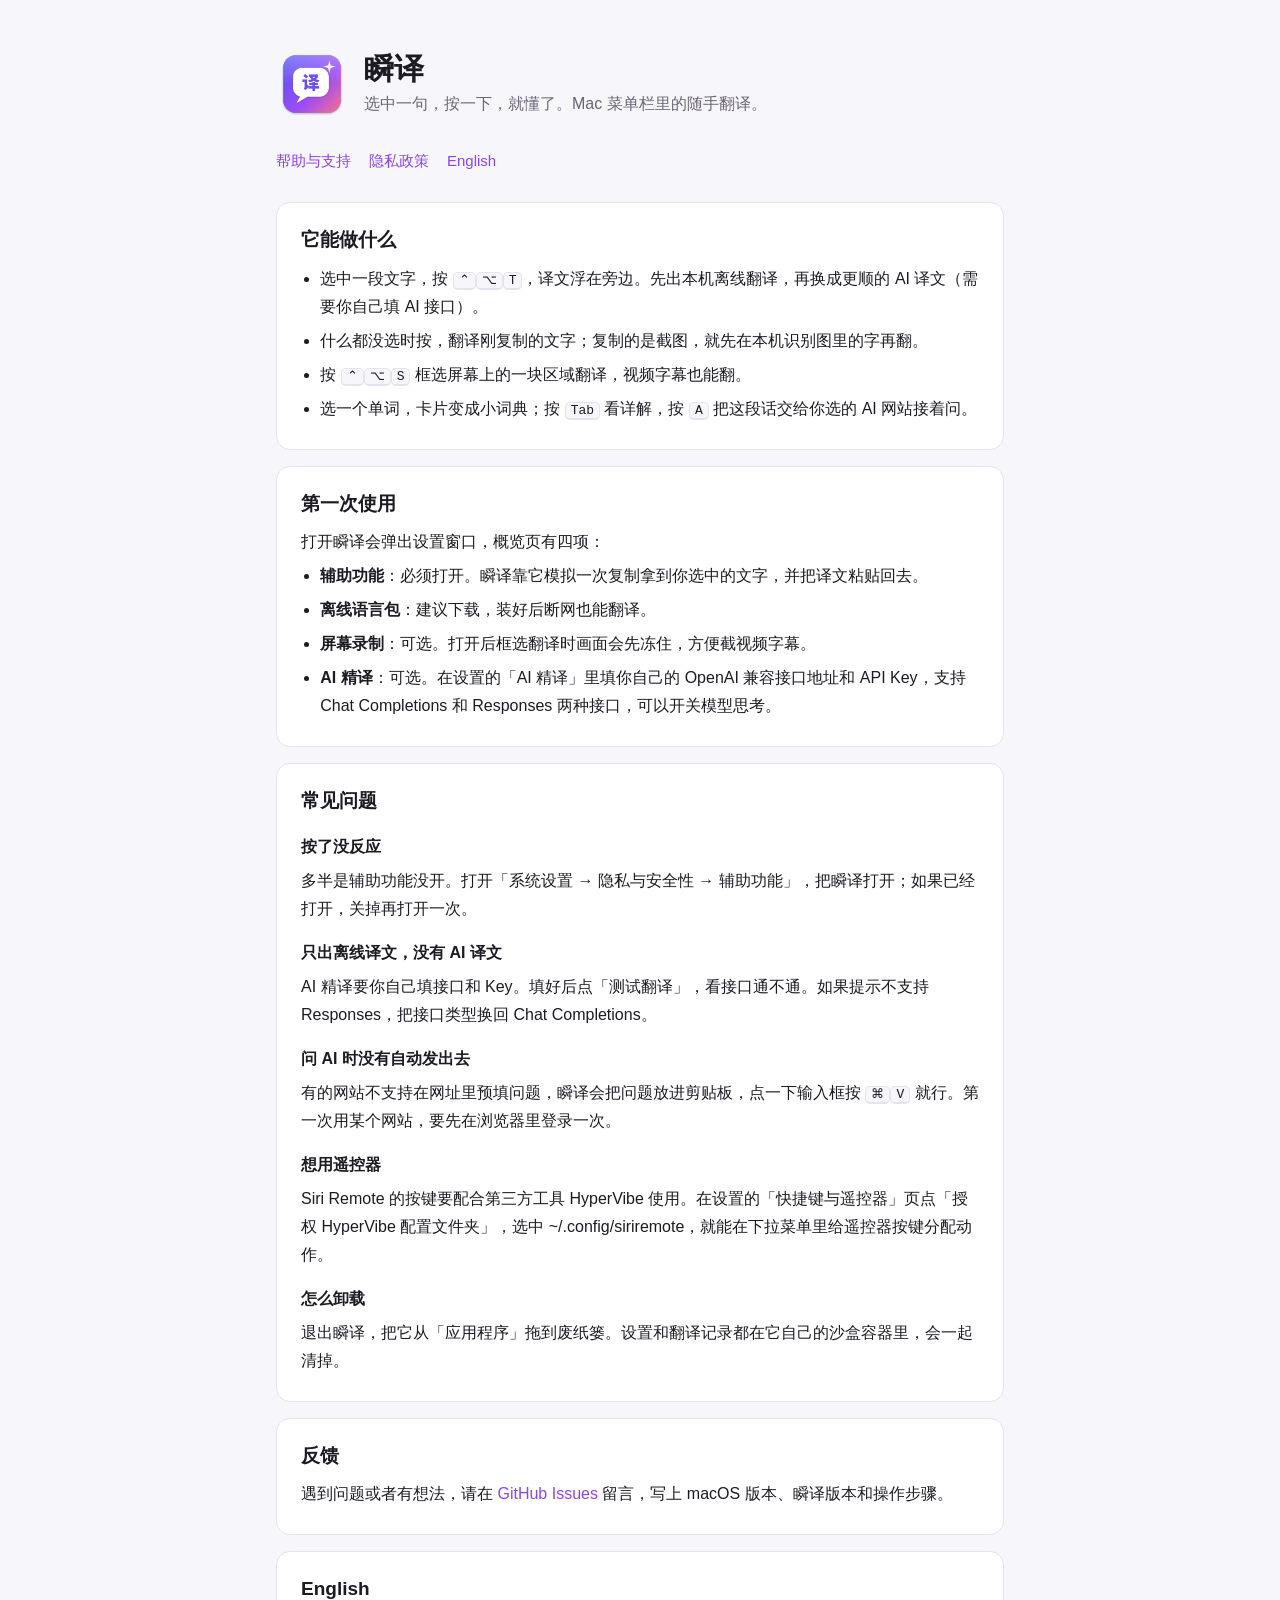
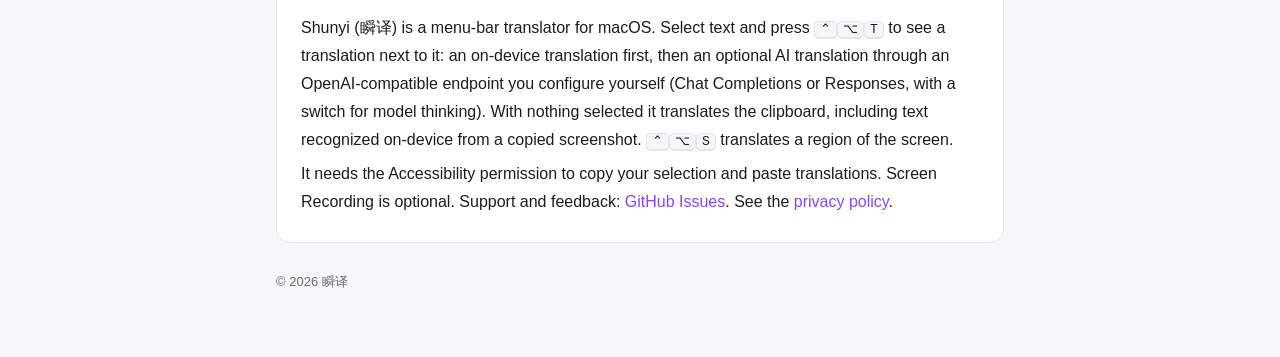
==== index.html @ 45ad6c39 "瞬译帮助页和隐私政策" ====
<!doctype html>
<html lang="zh-Hans">
<head>
<meta charset="utf-8">
<meta name="viewport" content="width=device-width, initial-scale=1">
<title>瞬译 · 帮助与支持</title>
<link rel="icon" href="icon.png">
<link rel="stylesheet" href="style.css">
</head>
<body>
<main>
  <header>
    <img src="icon.png" alt="瞬译图标">
    <div>
      <h1>瞬译</h1>
      <p>选中一句，按一下，就懂了。Mac 菜单栏里的随手翻译。</p>
    </div>
  </header>
  <nav><a href="./">帮助与支持</a><a href="privacy.html">隐私政策</a><a href="#en">English</a></nav>

  <section>
    <h2>它能做什么</h2>
    <ul>
      <li>选中一段文字，按 <kbd>⌃</kbd><kbd>⌥</kbd><kbd>T</kbd>，译文浮在旁边。先出本机离线翻译，再换成更顺的 AI 译文（需要你自己填 AI 接口）。</li>
      <li>什么都没选时按，翻译刚复制的文字；复制的是截图，就先在本机识别图里的字再翻。</li>
      <li>按 <kbd>⌃</kbd><kbd>⌥</kbd><kbd>S</kbd> 框选屏幕上的一块区域翻译，视频字幕也能翻。</li>
      <li>选一个单词，卡片变成小词典；按 <kbd>Tab</kbd> 看详解，按 <kbd>A</kbd> 把这段话交给你选的 AI 网站接着问。</li>
    </ul>
  </section>

  <section>
    <h2>第一次使用</h2>
    <p>打开瞬译会弹出设置窗口，概览页有四项：</p>
    <ul>
      <li><b>辅助功能</b>：必须打开。瞬译靠它模拟一次复制拿到你选中的文字，并把译文粘贴回去。</li>
      <li><b>离线语言包</b>：建议下载，装好后断网也能翻译。</li>
      <li><b>屏幕录制</b>：可选。打开后框选翻译时画面会先冻住，方便截视频字幕。</li>
      <li><b>AI 精译</b>：可选。在设置的「AI 精译」里填你自己的 OpenAI 兼容接口地址和 API Key，支持 Chat Completions 和 Responses 两种接口，可以开关模型思考。</li>
    </ul>
  </section>

  <section>
    <h2>常见问题</h2>
    <h3>按了没反应</h3>
    <p>多半是辅助功能没开。打开「系统设置 → 隐私与安全性 → 辅助功能」，把瞬译打开；如果已经打开，关掉再打开一次。</p>
    <h3>只出离线译文，没有 AI 译文</h3>
    <p>AI 精译要你自己填接口和 Key。填好后点「测试翻译」，看接口通不通。如果提示不支持 Responses，把接口类型换回 Chat Completions。</p>
    <h3>问 AI 时没有自动发出去</h3>
    <p>有的网站不支持在网址里预填问题，瞬译会把问题放进剪贴板，点一下输入框按 <kbd>⌘</kbd><kbd>V</kbd> 就行。第一次用某个网站，要先在浏览器里登录一次。</p>
    <h3>想用遥控器</h3>
    <p>Siri Remote 的按键要配合第三方工具 HyperVibe 使用。在设置的「快捷键与遥控器」页点「授权 HyperVibe 配置文件夹」，选中 ~/.config/siriremote，就能在下拉菜单里给遥控器按键分配动作。</p>
    <h3>怎么卸载</h3>
    <p>退出瞬译，把它从「应用程序」拖到废纸篓。设置和翻译记录都在它自己的沙盒容器里，会一起清掉。</p>
  </section>

  <section>
    <h2>反馈</h2>
    <p>遇到问题或者有想法，请在 <a href="https://github.com/ViffyGwaanl/shunyi/issues">GitHub Issues</a> 留言，写上 macOS 版本、瞬译版本和操作步骤。</p>
  </section>

  <section id="en">
    <h2>English</h2>
    <p>Shunyi (瞬译) is a menu-bar translator for macOS. Select text and press <kbd>⌃</kbd><kbd>⌥</kbd><kbd>T</kbd> to see a translation next to it: an on-device translation first, then an optional AI translation through an OpenAI-compatible endpoint you configure yourself (Chat Completions or Responses, with a switch for model thinking). With nothing selected it translates the clipboard, including text recognized on-device from a copied screenshot. <kbd>⌃</kbd><kbd>⌥</kbd><kbd>S</kbd> translates a region of the screen.</p>
    <p>It needs the Accessibility permission to copy your selection and paste translations. Screen Recording is optional. Support and feedback: <a href="https://github.com/ViffyGwaanl/shunyi/issues">GitHub Issues</a>. See the <a href="privacy.html">privacy policy</a>.</p>
  </section>

  <footer>© 2026 瞬译</footer>
</main>
</body>
</html>
---- style.css ----
:root { --bg: #f7f6fb; --card: #ffffff; --text: #1d1b22; --muted: #6b6676; --line: #e6e3ee; --accent: #8a45f0; }
@media (prefers-color-scheme: dark) {
  :root { --bg: #141218; --card: #1e1b24; --text: #ecebf1; --muted: #a29dad; --line: #2e2a36; --accent: #b98cff; }
}
* { box-sizing: border-box; }
body { margin: 0; background: var(--bg); color: var(--text); font: 16px/1.75 -apple-system, "PingFang SC", "Hiragino Sans GB", "Helvetica Neue", sans-serif; }
main { max-width: 760px; margin: 0 auto; padding: 48px 16px 64px; }
header { display: flex; align-items: center; gap: 16px; margin-bottom: 28px; }
header img { width: 72px; height: 72px; border-radius: 16px; }
h1 { font-size: 30px; line-height: 1.25; margin: 0; }
header p { margin: 2px 0 0; color: var(--muted); }
nav { display: flex; gap: 18px; margin: 0 0 28px; font-size: 15px; }
a { color: var(--accent); text-decoration: none; }
a:hover { text-decoration: underline; }
section { background: var(--card); border: 1px solid var(--line); border-radius: 14px; padding: 20px 24px; margin: 0 0 16px; }
h2 { font-size: 19px; margin: 0 0 8px; }
h3 { font-size: 16px; margin: 16px 0 4px; }
p, li { margin: 6px 0; }
ul { padding-left: 1.2em; margin: 6px 0; }
kbd { font: 13px ui-monospace, SFMono-Regular, Menlo, monospace; border: 1px solid var(--line); border-bottom-width: 2px; border-radius: 5px; padding: 0 5px; background: var(--bg); }
.muted { color: var(--muted); font-size: 14px; }
footer { color: var(--muted); font-size: 13px; margin-top: 28px; }
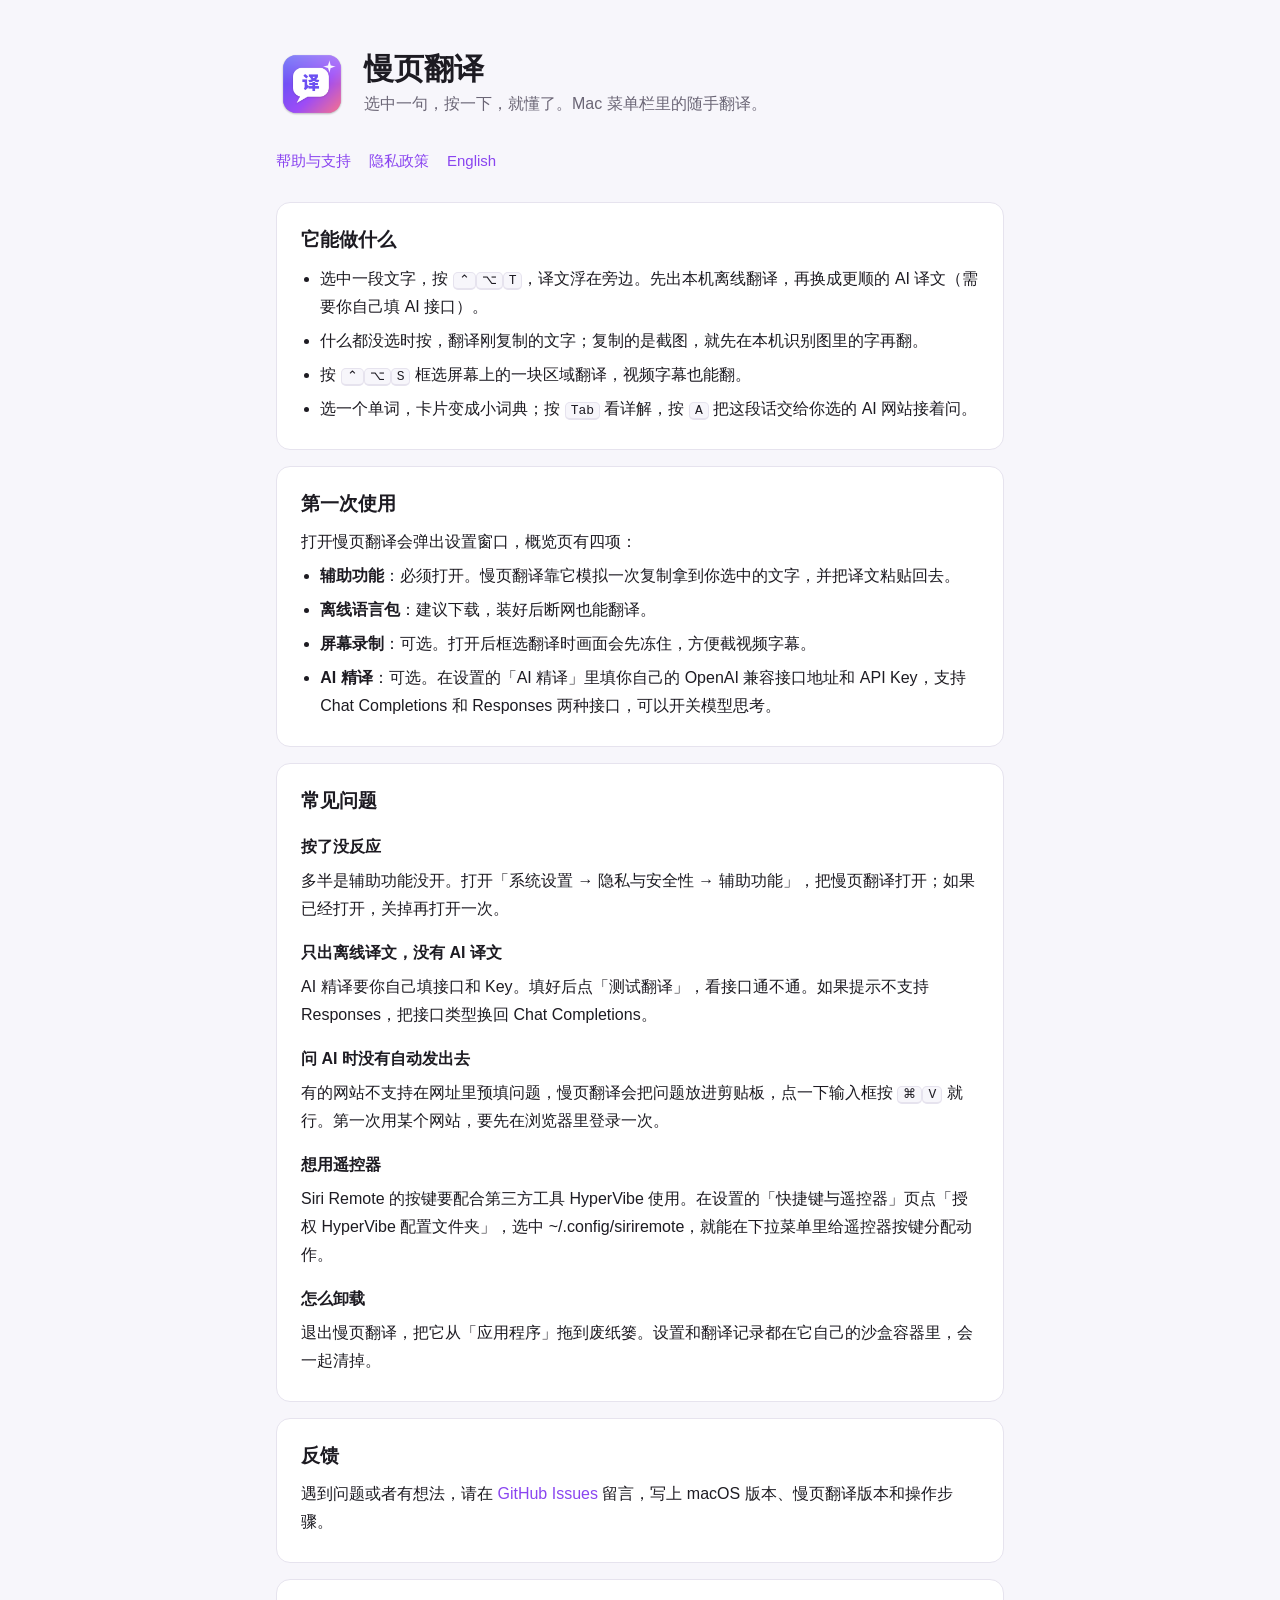
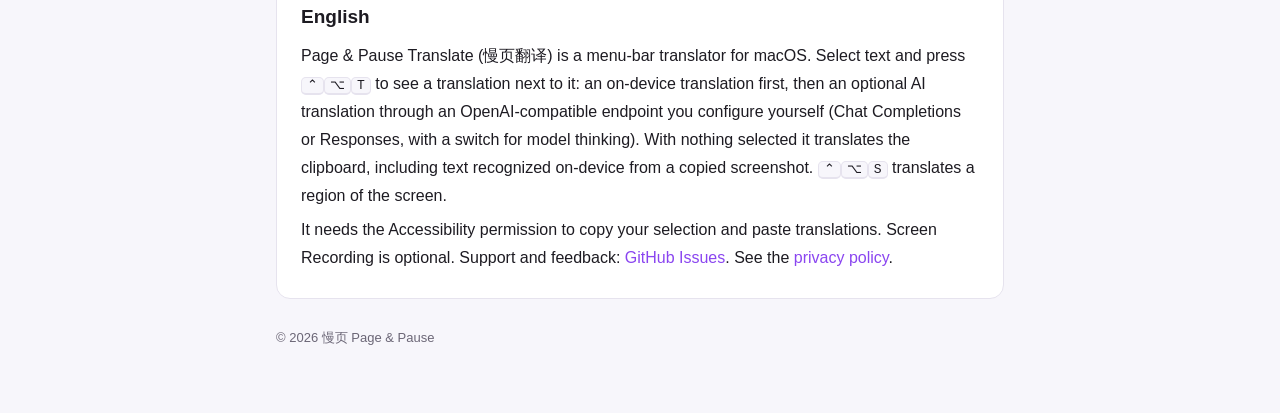
==== commit f460f370: "改名为慢页翻译" ====
--- a/index.html
+++ b/index.html
@@ -3,16 +3,16 @@
 <head>
 <meta charset="utf-8">
 <meta name="viewport" content="width=device-width, initial-scale=1">
-<title>瞬译 · 帮助与支持</title>
+<title>慢页翻译 · 帮助与支持</title>
 <link rel="icon" href="icon.png">
 <link rel="stylesheet" href="style.css">
 </head>
 <body>
 <main>
   <header>
-    <img src="icon.png" alt="瞬译图标">
+    <img src="icon.png" alt="慢页翻译图标">
     <div>
-      <h1>瞬译</h1>
+      <h1>慢页翻译</h1>
       <p>选中一句，按一下，就懂了。Mac 菜单栏里的随手翻译。</p>
     </div>
   </header>
@@ -30,9 +30,9 @@
 
   <section>
     <h2>第一次使用</h2>
-    <p>打开瞬译会弹出设置窗口，概览页有四项：</p>
+    <p>打开慢页翻译会弹出设置窗口，概览页有四项：</p>
     <ul>
-      <li><b>辅助功能</b>：必须打开。瞬译靠它模拟一次复制拿到你选中的文字，并把译文粘贴回去。</li>
+      <li><b>辅助功能</b>：必须打开。慢页翻译靠它模拟一次复制拿到你选中的文字，并把译文粘贴回去。</li>
       <li><b>离线语言包</b>：建议下载，装好后断网也能翻译。</li>
       <li><b>屏幕录制</b>：可选。打开后框选翻译时画面会先冻住，方便截视频字幕。</li>
       <li><b>AI 精译</b>：可选。在设置的「AI 精译」里填你自己的 OpenAI 兼容接口地址和 API Key，支持 Chat Completions 和 Responses 两种接口，可以开关模型思考。</li>
@@ -42,29 +42,29 @@
   <section>
     <h2>常见问题</h2>
     <h3>按了没反应</h3>
-    <p>多半是辅助功能没开。打开「系统设置 → 隐私与安全性 → 辅助功能」，把瞬译打开；如果已经打开，关掉再打开一次。</p>
+    <p>多半是辅助功能没开。打开「系统设置 → 隐私与安全性 → 辅助功能」，把慢页翻译打开；如果已经打开，关掉再打开一次。</p>
     <h3>只出离线译文，没有 AI 译文</h3>
     <p>AI 精译要你自己填接口和 Key。填好后点「测试翻译」，看接口通不通。如果提示不支持 Responses，把接口类型换回 Chat Completions。</p>
     <h3>问 AI 时没有自动发出去</h3>
-    <p>有的网站不支持在网址里预填问题，瞬译会把问题放进剪贴板，点一下输入框按 <kbd>⌘</kbd><kbd>V</kbd> 就行。第一次用某个网站，要先在浏览器里登录一次。</p>
+    <p>有的网站不支持在网址里预填问题，慢页翻译会把问题放进剪贴板，点一下输入框按 <kbd>⌘</kbd><kbd>V</kbd> 就行。第一次用某个网站，要先在浏览器里登录一次。</p>
     <h3>想用遥控器</h3>
     <p>Siri Remote 的按键要配合第三方工具 HyperVibe 使用。在设置的「快捷键与遥控器」页点「授权 HyperVibe 配置文件夹」，选中 ~/.config/siriremote，就能在下拉菜单里给遥控器按键分配动作。</p>
     <h3>怎么卸载</h3>
-    <p>退出瞬译，把它从「应用程序」拖到废纸篓。设置和翻译记录都在它自己的沙盒容器里，会一起清掉。</p>
+    <p>退出慢页翻译，把它从「应用程序」拖到废纸篓。设置和翻译记录都在它自己的沙盒容器里，会一起清掉。</p>
   </section>
 
   <section>
     <h2>反馈</h2>
-    <p>遇到问题或者有想法，请在 <a href="https://github.com/ViffyGwaanl/shunyi/issues">GitHub Issues</a> 留言，写上 macOS 版本、瞬译版本和操作步骤。</p>
+    <p>遇到问题或者有想法，请在 <a href="https://github.com/ViffyGwaanl/shunyi/issues">GitHub Issues</a> 留言，写上 macOS 版本、慢页翻译版本和操作步骤。</p>
   </section>
 
   <section id="en">
     <h2>English</h2>
-    <p>Shunyi (瞬译) is a menu-bar translator for macOS. Select text and press <kbd>⌃</kbd><kbd>⌥</kbd><kbd>T</kbd> to see a translation next to it: an on-device translation first, then an optional AI translation through an OpenAI-compatible endpoint you configure yourself (Chat Completions or Responses, with a switch for model thinking). With nothing selected it translates the clipboard, including text recognized on-device from a copied screenshot. <kbd>⌃</kbd><kbd>⌥</kbd><kbd>S</kbd> translates a region of the screen.</p>
+    <p>Page &amp; Pause Translate (慢页翻译) is a menu-bar translator for macOS. Select text and press <kbd>⌃</kbd><kbd>⌥</kbd><kbd>T</kbd> to see a translation next to it: an on-device translation first, then an optional AI translation through an OpenAI-compatible endpoint you configure yourself (Chat Completions or Responses, with a switch for model thinking). With nothing selected it translates the clipboard, including text recognized on-device from a copied screenshot. <kbd>⌃</kbd><kbd>⌥</kbd><kbd>S</kbd> translates a region of the screen.</p>
     <p>It needs the Accessibility permission to copy your selection and paste translations. Screen Recording is optional. Support and feedback: <a href="https://github.com/ViffyGwaanl/shunyi/issues">GitHub Issues</a>. See the <a href="privacy.html">privacy policy</a>.</p>
   </section>
 
-  <footer>© 2026 瞬译</footer>
+  <footer>© 2026 慢页 Page &amp; Pause</footer>
 </main>
 </body>
 </html>
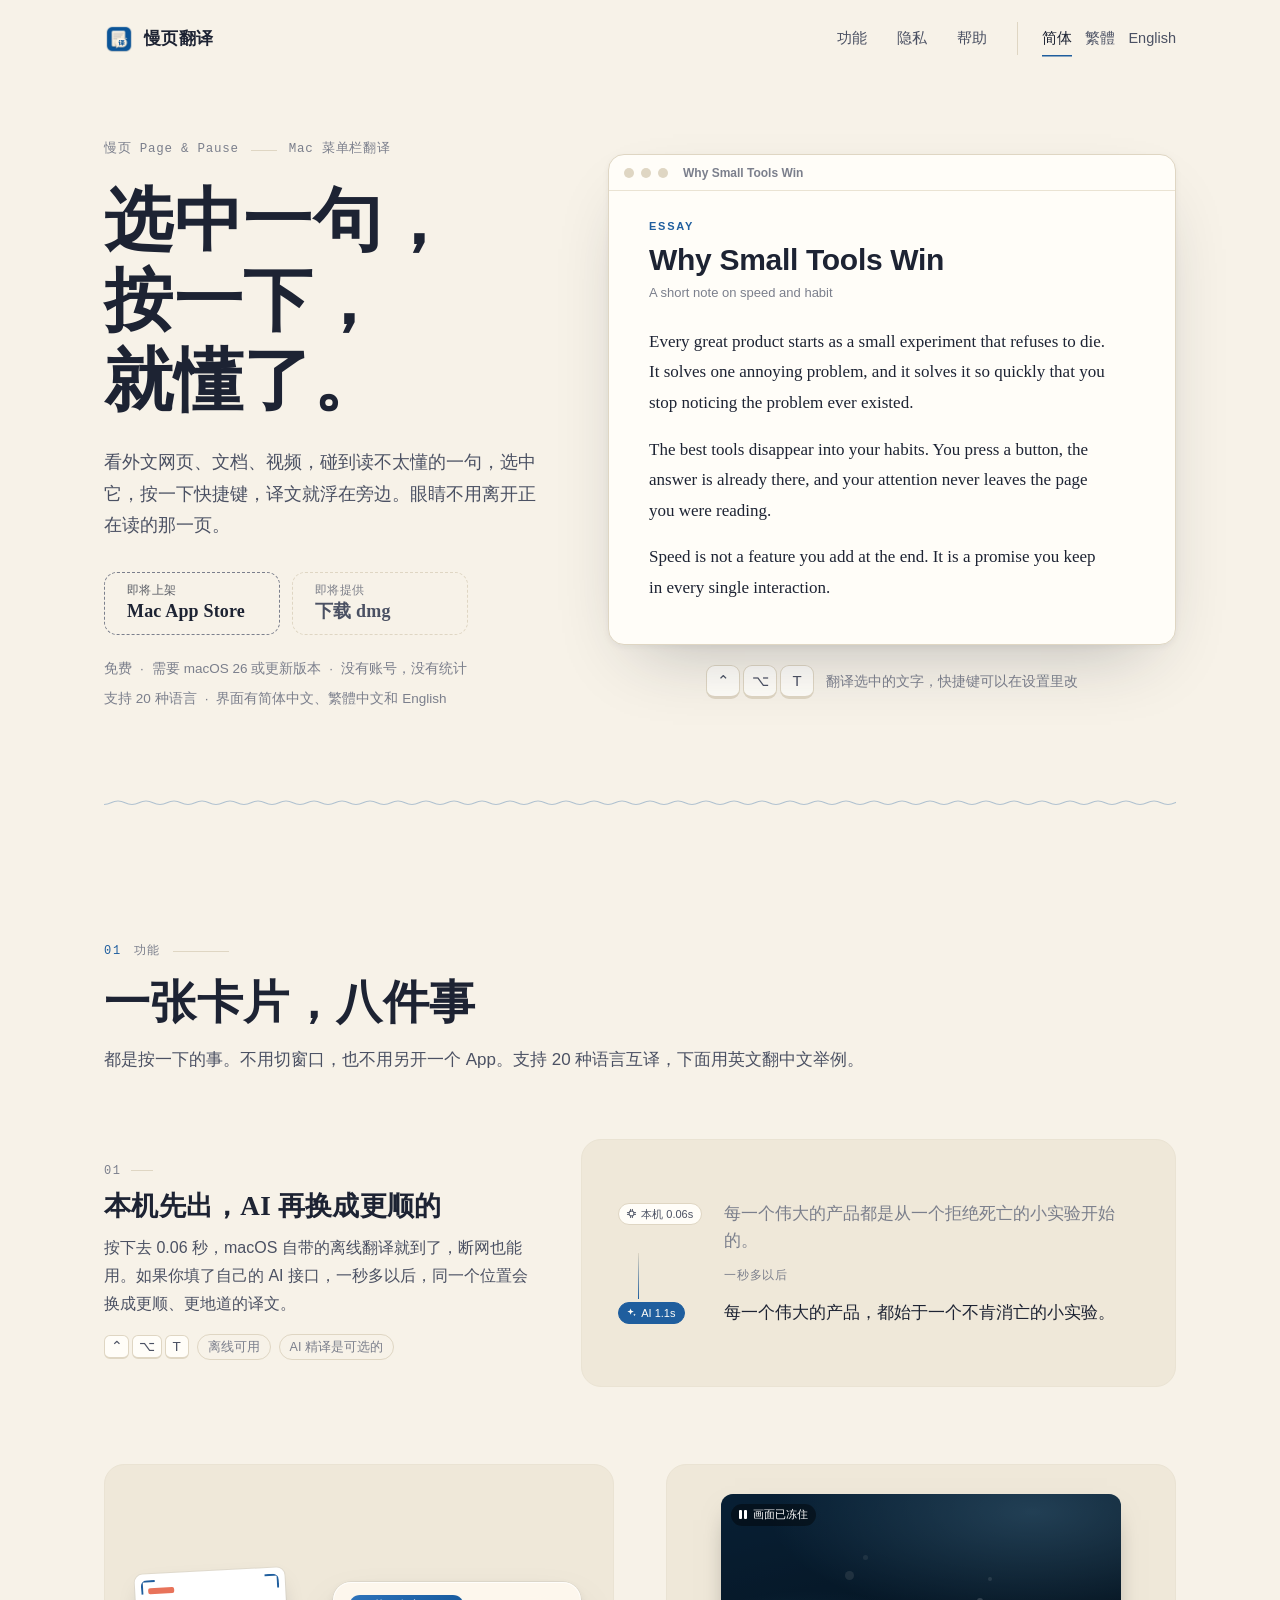
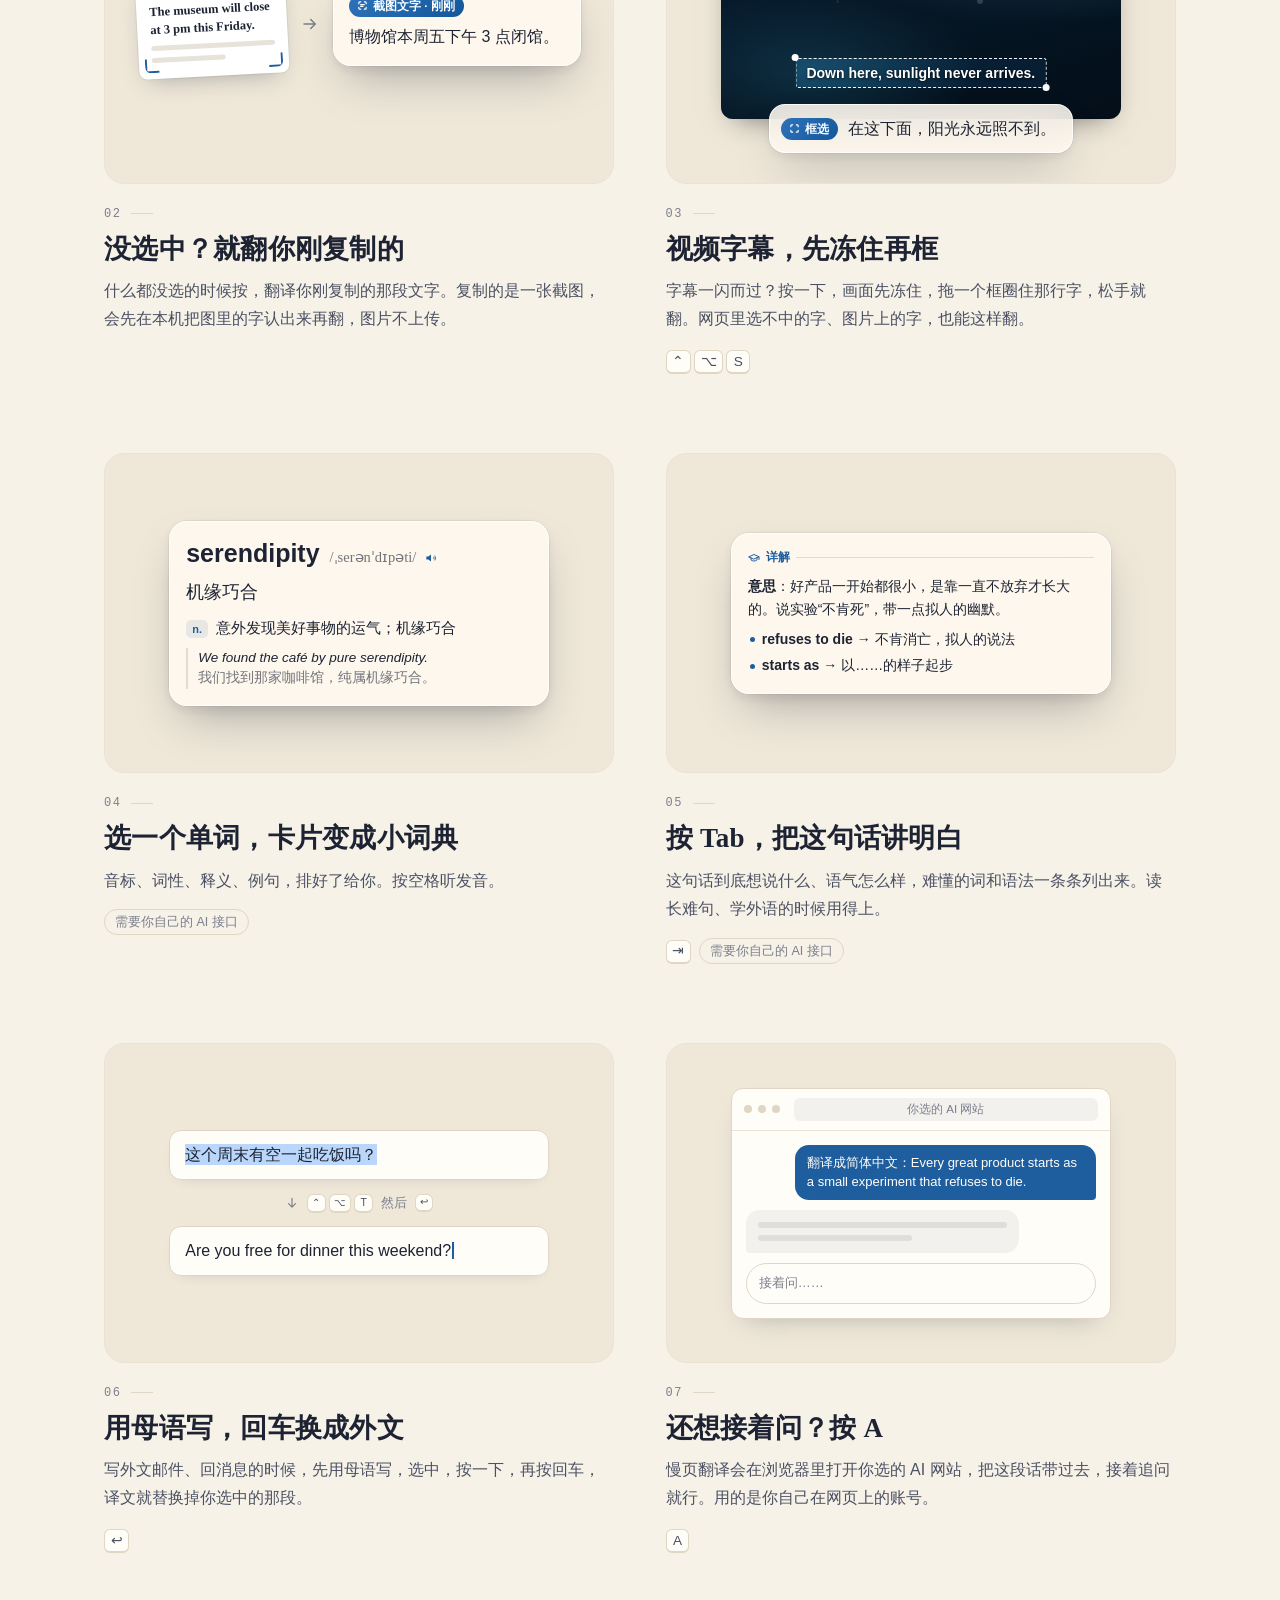
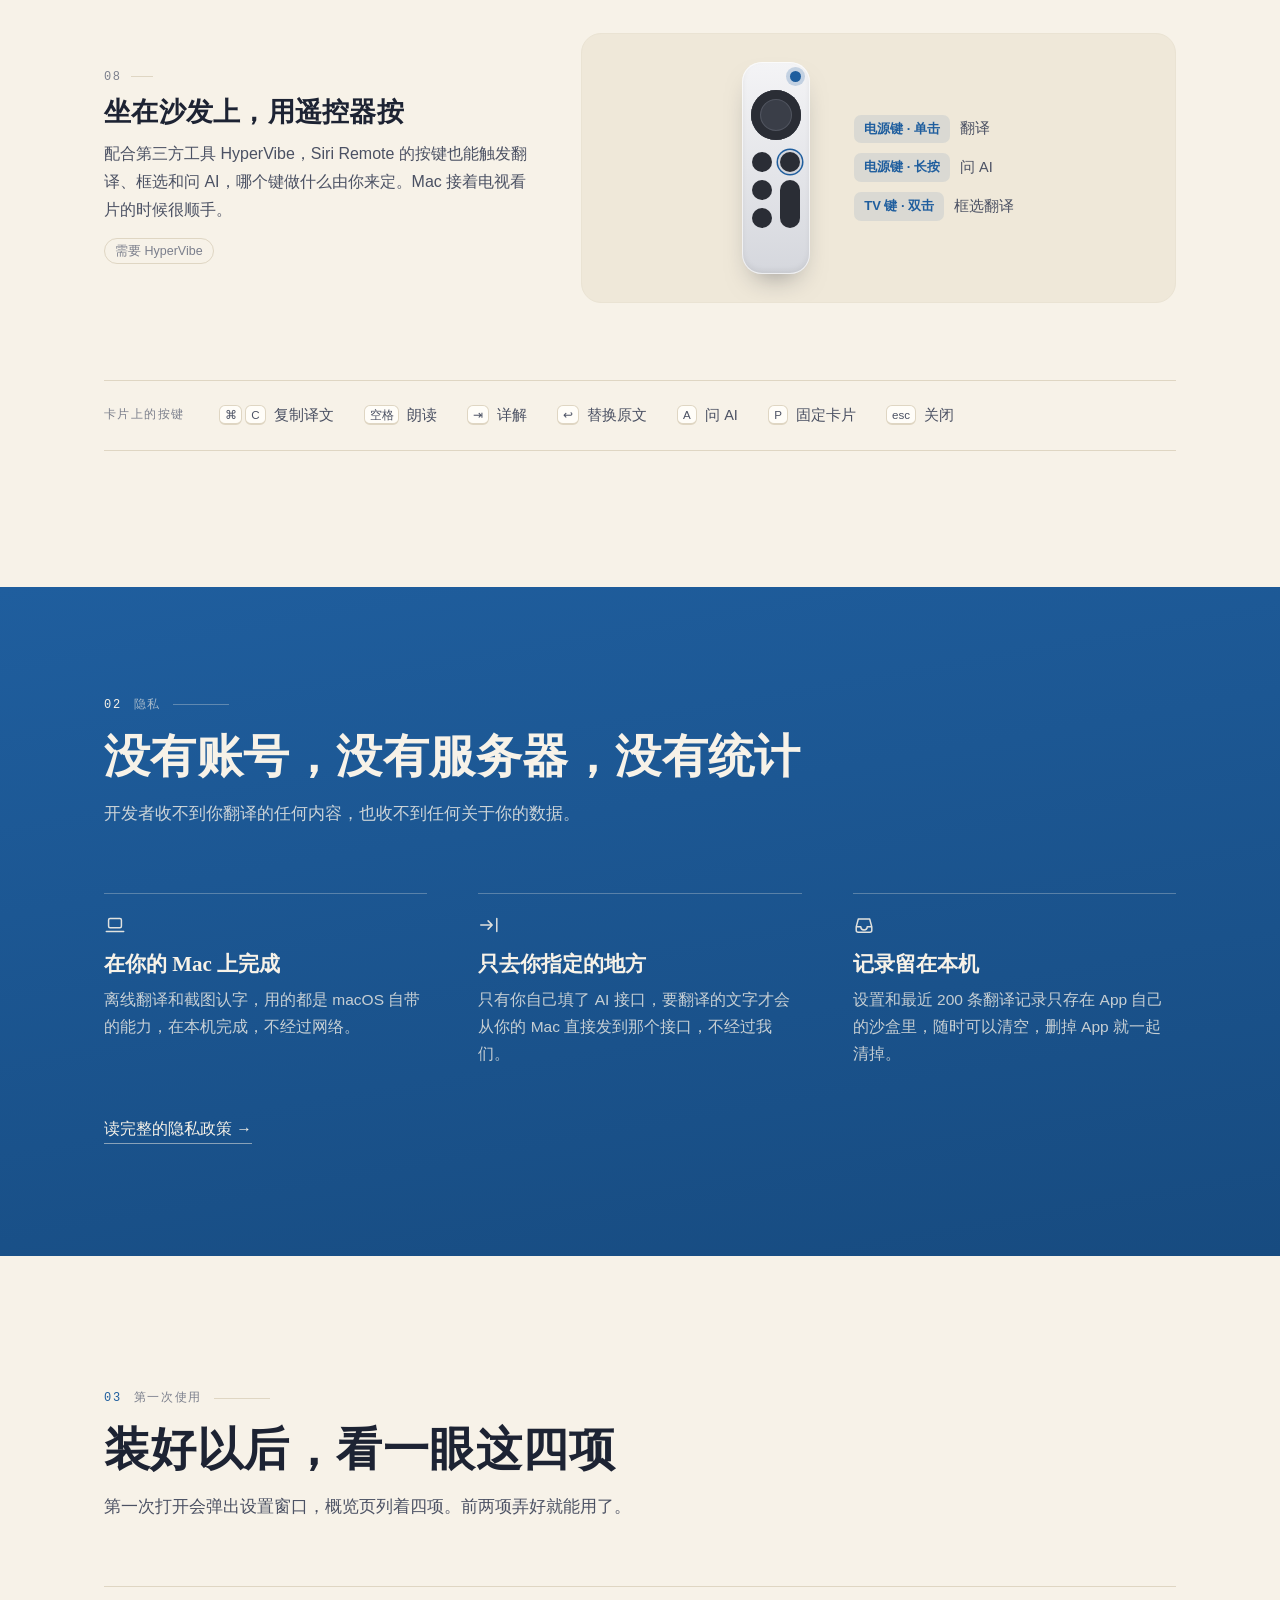
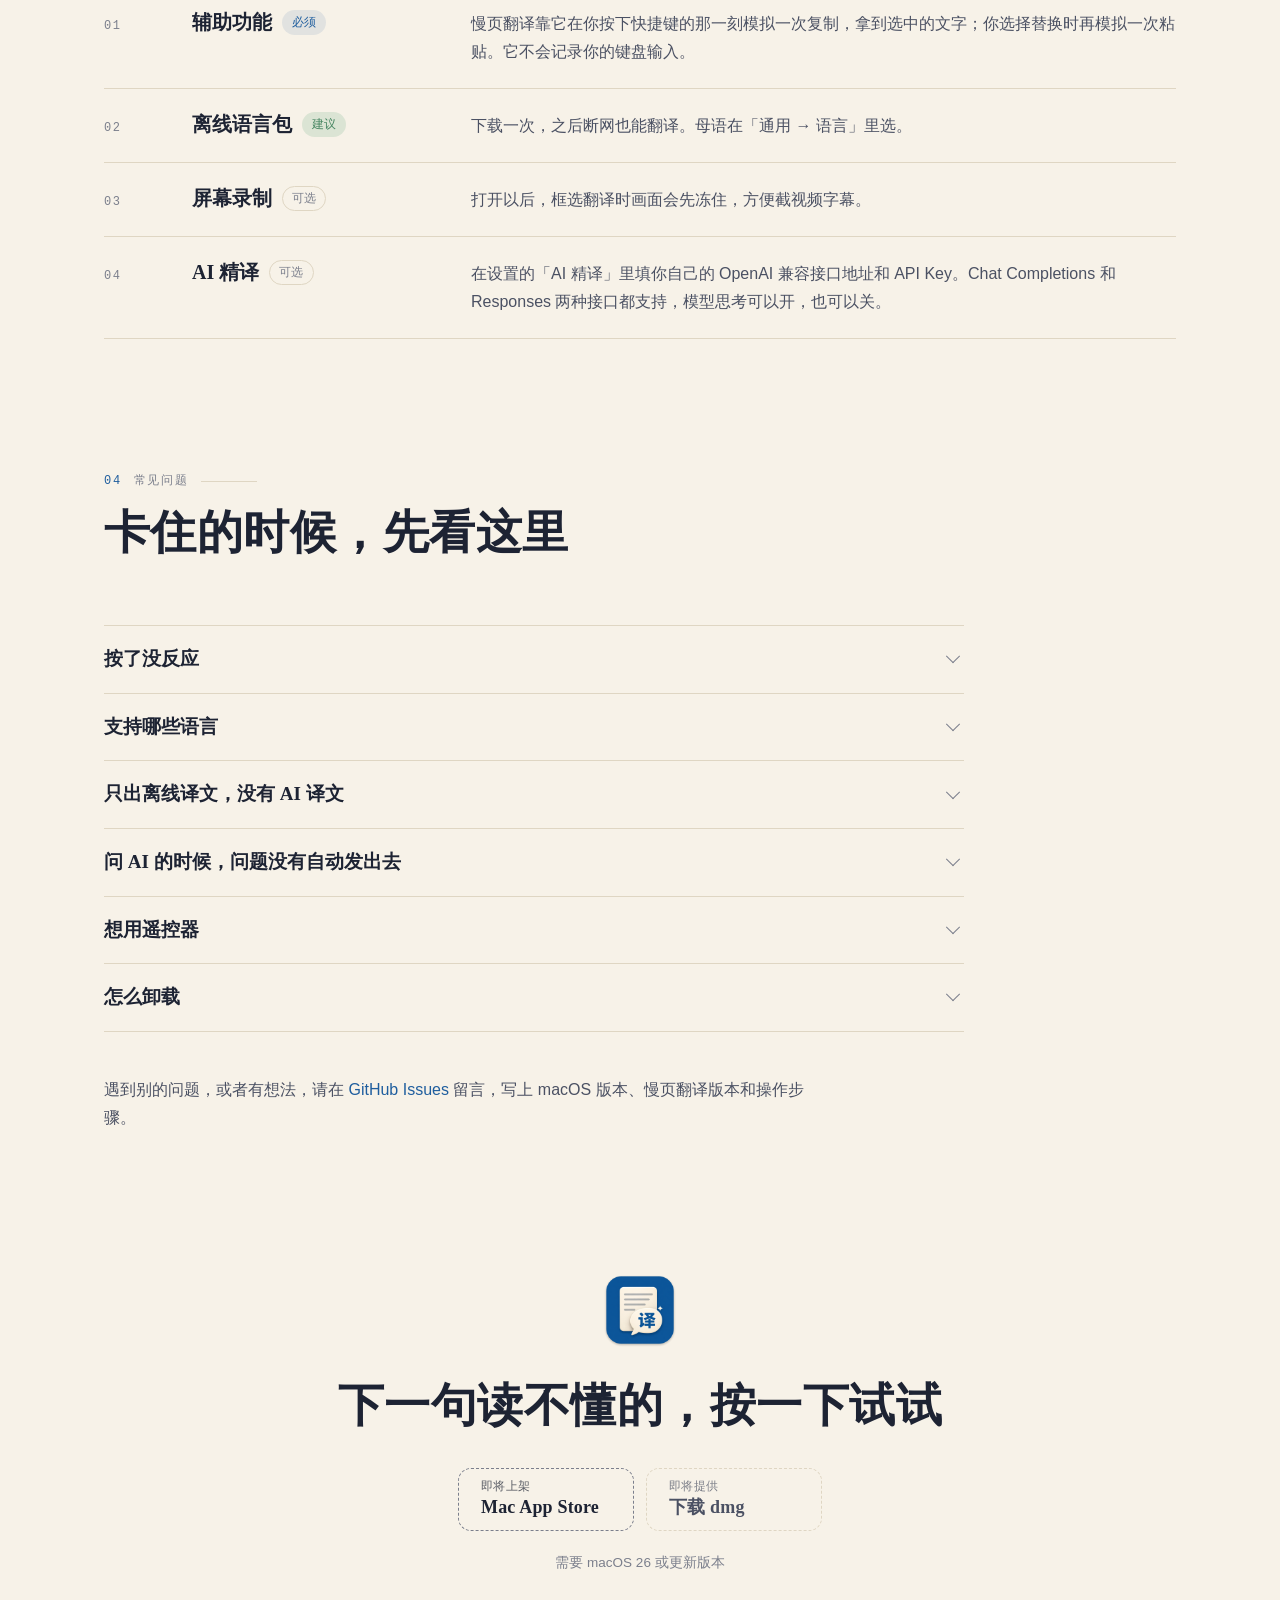
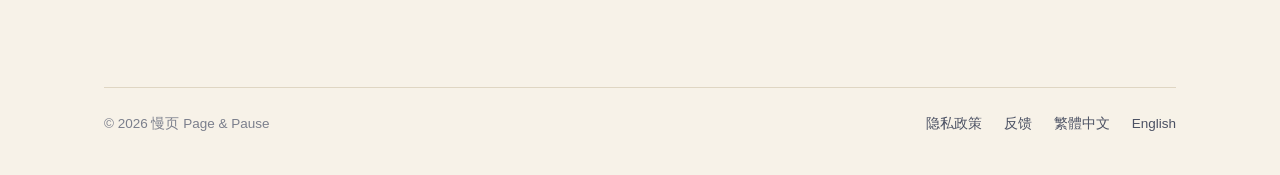
==== commit 5888b5eb: "改成落地页：简体、繁體、English 三个版本，首屏卡片演示，八个功能，隐私，常见问题" ====
--- a/index.html
+++ b/index.html
@@ -3,68 +3,388 @@
 <head>
 <meta charset="utf-8">
 <meta name="viewport" content="width=device-width, initial-scale=1">
-<title>慢页翻译 · 帮助与支持</title>
+<title>慢页翻译 · 选中一句，按一下，就懂了</title>
+<meta name="description" content="慢页翻译是 Mac 菜单栏里的随手翻译。看外文时选中一句，按一下快捷键，译文就浮在旁边：本机离线翻译先到，接上你自己的 AI 接口，一秒多以后换成更地道的版本。支持 20 种语言，没有账号，没有统计。">
+<meta property="og:type" content="website">
+<meta property="og:site_name" content="慢页 Page &amp; Pause">
+<meta property="og:title" content="慢页翻译 · 选中一句，按一下，就懂了">
+<meta property="og:description" content="Mac 菜单栏里的随手翻译。译文浮在你正在读的那句话旁边，本机先出，AI 再润一遍。">
+<meta property="og:image" content="https://viffygwaanl.github.io/shunyi/og.png">
+<meta name="twitter:card" content="summary_large_image">
+<meta name="theme-color" content="#F7F2E8" media="(prefers-color-scheme: light)">
+<meta name="theme-color" content="#14161B" media="(prefers-color-scheme: dark)">
 <link rel="icon" href="icon.png">
+<link rel="alternate" hreflang="zh-Hans" href="./">
+<link rel="alternate" hreflang="zh-Hant" href="zh-hant.html">
+<link rel="alternate" hreflang="en" href="en.html">
+<link rel="alternate" hreflang="x-default" href="./">
 <link rel="stylesheet" href="style.css">
+<script>document.documentElement.classList.add('js')</script>
+<script src="site.js" defer></script>
+<noscript><style>.demo .demo-card{opacity:1;transform:none}.demo .sel{background-size:100% 100%}.demo .b-local,.demo .t-local{opacity:0}.demo .b-ai,.demo .t-ai{opacity:1}.js .reveal{opacity:1;transform:none}</style></noscript>
 </head>
 <body>
-<main>
-  <header>
-    <img src="icon.png" alt="慢页翻译图标">
-    <div>
-      <h1>慢页翻译</h1>
-      <p>选中一句，按一下，就懂了。Mac 菜单栏里的随手翻译。</p>
+<a class="skip" href="#main">跳到正文</a>
+
+<svg class="sprite" aria-hidden="true" focusable="false">
+  <symbol id="i-cursor" viewBox="0 0 24 24"><path d="M8 4c2.2 0 4 1 4 3v10c0 2-1.8 3-4 3M16 4c-2.2 0-4 1-4 3M12 17c0 2 1.8 3 4 3M9.5 12h5"/></symbol>
+  <symbol id="i-arrow" viewBox="0 0 24 24"><path d="M4 12h15M13 6l6 6-6 6"/></symbol>
+  <symbol id="i-cpu" viewBox="0 0 24 24"><rect x="7" y="7" width="10" height="10" rx="2"/><path d="M10 3v4M14 3v4M10 17v4M14 17v4M3 10h4M3 14h4M17 10h4M17 14h4"/></symbol>
+  <symbol id="i-sparkles" viewBox="0 0 24 24"><path d="M10 3l1.9 5.1L17 10l-5.1 1.9L10 17l-1.9-5.1L3 10l5.1-1.9zM18.5 14l.9 2.1 2.1.9-2.1.9-.9 2.1-.9-2.1-2.1-.9 2.1-.9z"/></symbol>
+  <symbol id="i-pin" viewBox="0 0 24 24"><path d="M9 4h6l-1 6 3 3.5H7l3-3.5zM12 13.5V20"/></symbol>
+  <symbol id="i-copy" viewBox="0 0 24 24"><rect x="8.5" y="8" width="11" height="13" rx="2.2"/><path d="M5 16V5.2A2.2 2.2 0 0 1 7.2 3H15"/></symbol>
+  <symbol id="i-speaker" viewBox="0 0 24 24"><path d="M4 9.5v5h3.4L12 18V6L7.4 9.5zM15.5 9.3a3.8 3.8 0 0 1 0 5.4M18.2 6.8a7.4 7.4 0 0 1 0 10.4"/></symbol>
+  <symbol id="i-cap" viewBox="0 0 24 24"><path d="M2 9.5L12 5l10 4.5-10 4.5zM6 11.6v4.2c1.6 1.5 3.6 2.2 6 2.2s4.4-.7 6-2.2v-4.2M22 9.5V15"/></symbol>
+  <symbol id="i-chat" viewBox="0 0 24 24"><path d="M4.2 4.5h9.6A2.2 2.2 0 0 1 16 6.7v4.6a2.2 2.2 0 0 1-2.2 2.2H9l-3.4 2.9v-2.9H4.2A2.2 2.2 0 0 1 2 11.3V6.7a2.2 2.2 0 0 1 2.2-2.2zM18.6 9.5h1.2a2.2 2.2 0 0 1 2.2 2.2V16a2.2 2.2 0 0 1-2.2 2.2h-.6v2.6L16 18.2h-3.2"/></symbol>
+  <symbol id="i-viewfinder" viewBox="0 0 24 24"><path d="M4 8V6a2 2 0 0 1 2-2h2M16 4h2a2 2 0 0 1 2 2v2M20 16v2a2 2 0 0 1-2 2h-2M8 20H6a2 2 0 0 1-2-2v-2M8 10h8M8 14h5"/></symbol>
+  <symbol id="i-region" viewBox="0 0 24 24"><path d="M4 8V6a2 2 0 0 1 2-2h2M16 4h2a2 2 0 0 1 2 2v2M20 16v2a2 2 0 0 1-2 2h-2M8 20H6a2 2 0 0 1-2-2v-2"/></symbol>
+  <symbol id="i-laptop" viewBox="0 0 24 24"><rect x="5" y="5" width="14" height="10" rx="1.6"/><path d="M2.5 19h19"/></symbol>
+  <symbol id="i-route" viewBox="0 0 24 24"><path d="M3 12h12M11 7.5l4.5 4.5-4.5 4.5M20.5 5v14"/></symbol>
+  <symbol id="i-tray" viewBox="0 0 24 24"><path d="M3.5 14l2.3-8.5h12.4l2.3 8.5M3.5 14v3.8A2.2 2.2 0 0 0 5.7 20h12.6a2.2 2.2 0 0 0 2.2-2.2V14M3.5 14h5a3.5 3.5 0 0 0 7 0h5"/></symbol>
+</svg>
+
+<header class="top wrap">
+  <a class="brand" href="./" aria-label="慢页翻译 首页"><img src="icon.png" alt="" width="30" height="30"><span>慢页翻译</span></a>
+  <nav aria-label="页面导航">
+    <a class="opt" href="#features">功能</a>
+    <a class="opt" href="#privacy">隐私</a>
+    <a href="#help">帮助</a>
+    <span class="langs">
+      <a href="./" aria-current="page">简体</a>
+      <a href="zh-hant.html" lang="zh-Hant" hreflang="zh-Hant">繁體</a>
+      <a href="en.html" lang="en" hreflang="en">English</a>
+    </span>
+  </nav>
+</header>
+
+<main id="main">
+
+<!-- 首屏 -->
+<section class="hero wrap">
+  <div class="hero-text">
+    <p class="eyebrow"><span>慢页 Page &amp; Pause</span><i></i><span>Mac 菜单栏翻译</span></p>
+    <h1><span class="beat">选中一句，</span><span class="beat">按一下，</span><span class="beat">就懂了。</span></h1>
+    <p class="lede">看外文网页、文档、视频，碰到读不太懂的一句，选中它，按一下快捷键，译文就浮在旁边。眼睛不用离开正在读的那一页。</p>
+    <div class="cta">
+      <a class="btn primary" data-link="appStore" aria-disabled="true"><small data-live="免费下载">即将上架</small> <b>Mac App Store</b></a>
+      <a class="btn" data-link="dmg" aria-disabled="true"><small data-live="直接下载 · 已公证">即将提供</small> <b>下载 dmg</b></a>
     </div>
+    <p class="meta"><span>免费</span><span>需要 macOS 26 或更新版本</span><span>没有账号，没有统计</span></p>
+    <p class="meta note"><span>支持 20 种语言</span><span>界面有简体中文、<span lang="zh-Hant">繁體中文</span>和 English</span></p>
+  </div>
+
+  <figure class="demo" id="demo" aria-label="演示：在一篇英文文章里选中一句话，按下 Control、Option 和 T，译文卡片出现在这句话下面；本机翻译先到，约一秒后换成 AI 译文。">
+    <div class="stage" aria-hidden="true">
+      <div class="sheet">
+        <div class="sheet-bar"><i></i><i></i><i></i><span>Why Small Tools Win</span></div>
+        <div class="sheet-body" lang="en">
+          <p class="kicker">ESSAY</p>
+          <p class="title">Why Small Tools Win</p>
+          <p class="sub">A short note on speed and habit</p>
+          <p class="t"><span class="sel" id="sel">Every great product starts as a small experiment that refuses to die.</span> It solves one annoying problem, and it solves it so quickly that you stop noticing the problem ever existed.</p>
+          <p class="t">The best tools disappear into your habits. You press a button, the answer is already there, and your attention never leaves the page you were reading.</p>
+          <p class="t">Speed is not a feature you add at the end. It is a promise you keep in every single interaction.</p>
+        </div>
+      </div>
+
+      <div class="card demo-card" id="card">
+        <div class="card-head">
+          <span class="chip"><svg class="ic"><use href="#i-cursor"/></svg>选中</span>
+          <span class="pair">英语<svg class="ic"><use href="#i-arrow"/></svg>中文</span>
+          <span class="grow"></span>
+          <span class="badge">
+            <span class="b-local"><svg class="ic"><use href="#i-cpu"/></svg>本机 0.06s<em>· AI 精修中</em><i class="spin"></i></span>
+            <span class="b-ai"><svg class="ic solid"><use href="#i-sparkles"/></svg>AI 1.1s</span>
+          </span>
+          <svg class="ic pin"><use href="#i-pin"/></svg>
+        </div>
+        <div class="card-body">
+          <p class="src" lang="en">Every great product starts as a small experiment that refuses to die.</p>
+          <div class="out">
+            <p class="t-local">每一个伟大的产品都是从一个拒绝死亡的小实验开始的。</p>
+            <p class="t-ai">每一个伟大的产品，都始于一个不肯消亡的小实验。</p>
+          </div>
+        </div>
+        <div class="card-foot">
+          <span class="pill"><svg class="ic"><use href="#i-copy"/></svg>复制<span class="k">⌘C</span></span>
+          <span class="pill"><svg class="ic"><use href="#i-speaker"/></svg>朗读<span class="k">空格</span></span>
+          <span class="pill"><svg class="ic"><use href="#i-cap"/></svg>详解<span class="k">⇥</span></span>
+          <span class="pill"><svg class="ic"><use href="#i-chat"/></svg>问 AI<span class="k">A</span></span>
+          <span class="esc">esc</span>
+        </div>
+      </div>
+    </div>
+    <figcaption class="keys"><span><kbd>⌃</kbd><kbd>⌥</kbd><kbd>T</kbd></span><span>翻译选中的文字，快捷键可以在设置里改</span></figcaption>
+  </figure>
+</section>
+
+<div class="wrap"><div class="wave" aria-hidden="true"></div></div>
+
+<!-- 功能 -->
+<section class="section wrap" id="features">
+  <header class="sec-head reveal">
+    <p class="folio"><span>01</span>功能</p>
+    <h2><span class="nb">一张卡片，</span><span class="nb">八件事</span></h2>
+    <p class="lede">都是按一下的事。不用切窗口，也不用另开一个 App。支持 20 种语言互译，下面用英文翻中文举例。</p>
   </header>
-  <nav><a href="./">帮助与支持</a><a href="privacy.html">隐私政策</a><a href="#en">English</a></nav>
-
-  <section>
-    <h2>它能做什么</h2>
-    <ul>
-      <li>选中一段文字，按 <kbd>⌃</kbd><kbd>⌥</kbd><kbd>T</kbd>，译文浮在旁边。先出本机离线翻译，再换成更顺的 AI 译文（需要你自己填 AI 接口）。</li>
-      <li>什么都没选时按，翻译刚复制的文字；复制的是截图，就先在本机识别图里的字再翻。</li>
-      <li>按 <kbd>⌃</kbd><kbd>⌥</kbd><kbd>S</kbd> 框选屏幕上的一块区域翻译，视频字幕也能翻。</li>
-      <li>选一个单词，卡片变成小词典；按 <kbd>Tab</kbd> 看详解，按 <kbd>A</kbd> 把这段话交给你选的 AI 网站接着问。</li>
+
+  <div class="features">
+    <article class="feature wide reveal">
+      <div>
+        <p class="f-no">01</p>
+        <h3><span class="nb">本机先出，</span><span class="nb">AI 再换成更顺的</span></h3>
+        <p class="body">按下去 0.06 秒，macOS 自带的离线翻译就到了，断网也能用。如果你填了自己的 AI 接口，一秒多以后，同一个位置会换成更顺、更地道的译文。</p>
+        <p class="tags"><span><kbd>⌃</kbd><kbd>⌥</kbd><kbd>T</kbd></span><span class="tag">离线可用</span><span class="tag">AI 精译是可选的</span></p>
+      </div>
+      <div class="plate" aria-hidden="true">
+        <div class="two">
+          <div class="two-row"><span class="badge"><svg class="ic"><use href="#i-cpu"/></svg>本机 0.06s</span><p>每一个伟大的产品都是从一个拒绝死亡的小实验开始的。</p></div>
+          <div class="two-gap"><i></i><span>一秒多以后</span></div>
+          <div class="two-row final"><span class="badge"><svg class="ic solid"><use href="#i-sparkles"/></svg>AI 1.1s</span><p>每一个伟大的产品，都始于一个不肯消亡的小实验。</p></div>
+        </div>
+      </div>
+    </article>
+
+    <article class="feature reveal">
+      <div class="plate" aria-hidden="true">
+        <div class="clip">
+          <div class="shot" lang="en"><b>The museum will close at 3 pm this Friday.</b><i></i><i></i><span class="vf"></span></div>
+          <svg class="ic flow"><use href="#i-arrow"/></svg>
+          <div class="card mini">
+            <div class="card-head"><span class="chip"><svg class="ic"><use href="#i-viewfinder"/></svg>截图文字 · 刚刚</span></div>
+            <div class="card-body"><p class="out">博物馆本周五下午 3 点闭馆。</p></div>
+          </div>
+        </div>
+      </div>
+      <p class="f-no">02</p>
+      <h3><span class="nb">没选中？</span><span class="nb">就翻你刚复制的</span></h3>
+      <p class="body">什么都没选的时候按，翻译你刚复制的那段文字。复制的是一张截图，会先在本机把图里的字认出来再翻，图片不上传。</p>
+    </article>
+
+    <article class="feature reveal">
+      <div class="plate" aria-hidden="true">
+        <div class="region">
+          <div class="video"><span class="frozen"><i></i>画面已冻住</span><span class="subtitle" lang="en">Down here, sunlight never arrives.</span></div>
+          <div class="card line"><span class="chip"><svg class="ic"><use href="#i-region"/></svg>框选</span><span>在这下面，阳光永远照不到。</span></div>
+        </div>
+      </div>
+      <p class="f-no">03</p>
+      <h3><span class="nb">视频字幕，</span><span class="nb">先冻住再框</span></h3>
+      <p class="body">字幕一闪而过？按一下，画面先冻住，拖一个框圈住那行字，松手就翻。网页里选不中的字、图片上的字，也能这样翻。</p>
+      <p class="tags"><span><kbd>⌃</kbd><kbd>⌥</kbd><kbd>S</kbd></span></p>
+    </article>
+
+    <article class="feature reveal">
+      <div class="plate" aria-hidden="true">
+        <div class="card mini">
+          <div class="dict-head"><b lang="en">serendipity</b><span class="say"><span class="ipa">/ˌserənˈdɪpəti/</span><svg class="ic solid"><use href="#i-speaker"/></svg></span></div>
+          <div class="dict">
+            <p class="main">机缘巧合</p>
+            <p class="sense"><span class="pos">n.</span><span>意外发现美好事物的运气；机缘巧合</span></p>
+            <p class="ex"><i lang="en">We found the café by pure serendipity.</i><span>我们找到那家咖啡馆，纯属机缘巧合。</span></p>
+          </div>
+        </div>
+      </div>
+      <p class="f-no">04</p>
+      <h3><span class="nb">选一个单词，</span><span class="nb">卡片变成小词典</span></h3>
+      <p class="body">音标、词性、释义、例句，排好了给你。按空格听发音。</p>
+      <p class="tags"><span class="tag">需要你自己的 AI 接口</span></p>
+    </article>
+
+    <article class="feature reveal">
+      <div class="plate" aria-hidden="true">
+        <div class="card mini">
+          <div class="explain">
+            <p class="ex-head"><svg class="ic"><use href="#i-cap"/></svg>详解</p>
+            <p><b>意思</b>：好产品一开始都很小，是靠一直不放弃才长大的。说实验“不肯死”，带一点拟人的幽默。</p>
+            <ul>
+              <li><b lang="en">refuses to die</b> → 不肯消亡，拟人的说法</li>
+              <li><b lang="en">starts as</b> → 以……的样子起步</li>
+            </ul>
+          </div>
+        </div>
+      </div>
+      <p class="f-no">05</p>
+      <h3><span class="nb">按 Tab，</span><span class="nb">把这句话讲明白</span></h3>
+      <p class="body">这句话到底想说什么、语气怎么样，难懂的词和语法一条条列出来。读长难句、学外语的时候用得上。</p>
+      <p class="tags"><span><kbd>⇥</kbd></span><span class="tag">需要你自己的 AI 接口</span></p>
+    </article>
+
+    <article class="feature reveal">
+      <div class="plate" aria-hidden="true">
+        <div class="replace">
+          <div class="field"><span class="hl">这个周末有空一起吃饭吗？</span></div>
+          <p class="do"><svg class="ic"><use href="#i-arrow"/></svg><span><kbd>⌃</kbd><kbd>⌥</kbd><kbd>T</kbd></span><span>然后</span><kbd>↩</kbd></p>
+          <div class="field" lang="en">Are you free for dinner this weekend?<i class="caret"></i></div>
+        </div>
+      </div>
+      <p class="f-no">06</p>
+      <h3><span class="nb">用母语写，</span><span class="nb">回车换成外文</span></h3>
+      <p class="body">写外文邮件、回消息的时候，先用母语写，选中，按一下，再按回车，译文就替换掉你选中的那段。</p>
+      <p class="tags"><span><kbd>↩</kbd></span></p>
+    </article>
+
+    <article class="feature reveal">
+      <div class="plate" aria-hidden="true">
+        <div class="browser">
+          <div class="browser-bar"><i></i><i></i><i></i><span>你选的 AI 网站</span></div>
+          <div class="chat">
+            <p class="me">翻译成简体中文：Every great product starts as a small experiment that refuses to die.</p>
+            <p class="bot"><i></i><i></i></p>
+            <p class="ask">接着问……</p>
+          </div>
+        </div>
+      </div>
+      <p class="f-no">07</p>
+      <h3><span class="nb">还想接着问？</span><span class="nb">按 A</span></h3>
+      <p class="body">慢页翻译会在浏览器里打开你选的 AI 网站，把这段话带过去，接着追问就行。用的是你自己在网页上的账号。</p>
+      <p class="tags"><span><kbd>A</kbd></span></p>
+    </article>
+
+    <article class="feature wide flip reveal">
+      <div>
+        <p class="f-no">08</p>
+        <h3><span class="nb">坐在沙发上，</span><span class="nb">用遥控器按</span></h3>
+        <p class="body">配合第三方工具 HyperVibe，Siri Remote 的按键也能触发翻译、框选和问 AI，哪个键做什么由你来定。Mac 接着电视看片的时候很顺手。</p>
+        <p class="tags"><span class="tag">需要 HyperVibe</span></p>
+      </div>
+      <div class="plate" aria-hidden="true">
+        <div class="remote-wrap">
+          <div class="remote"><i class="power"></i><i class="pad"></i><i class="b b1"></i><i class="b b2"></i><i class="b b3"></i><i class="vol"></i><i class="b b4"></i></div>
+          <ul class="remote-map">
+            <li><b>电源键 · 单击</b><span>翻译</span></li>
+            <li><b>电源键 · 长按</b><span>问 AI</span></li>
+            <li><b>TV 键 · 双击</b><span>框选翻译</span></li>
+          </ul>
+        </div>
+      </div>
+    </article>
+  </div>
+
+  <ul class="legend reveal" aria-label="卡片上的按键">
+    <li><strong>卡片上的按键</strong></li>
+    <li><span><kbd>⌘</kbd><kbd>C</kbd></span>复制译文</li>
+    <li><kbd>空格</kbd>朗读</li>
+    <li><kbd>⇥</kbd>详解</li>
+    <li><kbd>↩</kbd>替换原文</li>
+    <li><kbd>A</kbd>问 AI</li>
+    <li><kbd>P</kbd>固定卡片</li>
+    <li><kbd>esc</kbd>关闭</li>
+  </ul>
+</section>
+
+<!-- 隐私 -->
+<section class="sea" id="privacy">
+  <div class="wrap">
+    <header class="sec-head reveal">
+      <p class="folio"><span>02</span>隐私</p>
+      <h2><span class="nb">没有账号，</span><span class="nb">没有服务器，</span><span class="nb">没有统计</span></h2>
+      <p class="lede">开发者收不到你翻译的任何内容，也收不到任何关于你的数据。</p>
+    </header>
+    <ul class="thirds reveal">
+      <li>
+        <svg class="ic" aria-hidden="true"><use href="#i-laptop"/></svg>
+        <h3>在你的 Mac 上完成</h3>
+        <p>离线翻译和截图认字，用的都是 macOS 自带的能力，在本机完成，不经过网络。</p>
+      </li>
+      <li>
+        <svg class="ic" aria-hidden="true"><use href="#i-route"/></svg>
+        <h3>只去你指定的地方</h3>
+        <p>只有你自己填了 AI 接口，要翻译的文字才会从你的 Mac 直接发到那个接口，不经过我们。</p>
+      </li>
+      <li>
+        <svg class="ic" aria-hidden="true"><use href="#i-tray"/></svg>
+        <h3>记录留在本机</h3>
+        <p>设置和最近 200 条翻译记录只存在 App 自己的沙盒里，随时可以清空，删掉 App 就一起清掉。</p>
+      </li>
     </ul>
-  </section>
-
-  <section>
-    <h2>第一次使用</h2>
-    <p>打开慢页翻译会弹出设置窗口，概览页有四项：</p>
-    <ul>
-      <li><b>辅助功能</b>：必须打开。慢页翻译靠它模拟一次复制拿到你选中的文字，并把译文粘贴回去。</li>
-      <li><b>离线语言包</b>：建议下载，装好后断网也能翻译。</li>
-      <li><b>屏幕录制</b>：可选。打开后框选翻译时画面会先冻住，方便截视频字幕。</li>
-      <li><b>AI 精译</b>：可选。在设置的「AI 精译」里填你自己的 OpenAI 兼容接口地址和 API Key，支持 Chat Completions 和 Responses 两种接口，可以开关模型思考。</li>
-    </ul>
-  </section>
-
-  <section>
-    <h2>常见问题</h2>
-    <h3>按了没反应</h3>
-    <p>多半是辅助功能没开。打开「系统设置 → 隐私与安全性 → 辅助功能」，把慢页翻译打开；如果已经打开，关掉再打开一次。</p>
-    <h3>只出离线译文，没有 AI 译文</h3>
-    <p>AI 精译要你自己填接口和 Key。填好后点「测试翻译」，看接口通不通。如果提示不支持 Responses，把接口类型换回 Chat Completions。</p>
-    <h3>问 AI 时没有自动发出去</h3>
-    <p>有的网站不支持在网址里预填问题，慢页翻译会把问题放进剪贴板，点一下输入框按 <kbd>⌘</kbd><kbd>V</kbd> 就行。第一次用某个网站，要先在浏览器里登录一次。</p>
-    <h3>想用遥控器</h3>
-    <p>Siri Remote 的按键要配合第三方工具 HyperVibe 使用。在设置的「快捷键与遥控器」页点「授权 HyperVibe 配置文件夹」，选中 ~/.config/siriremote，就能在下拉菜单里给遥控器按键分配动作。</p>
-    <h3>怎么卸载</h3>
-    <p>退出慢页翻译，把它从「应用程序」拖到废纸篓。设置和翻译记录都在它自己的沙盒容器里，会一起清掉。</p>
-  </section>
-
-  <section>
-    <h2>反馈</h2>
-    <p>遇到问题或者有想法，请在 <a href="https://github.com/ViffyGwaanl/shunyi/issues">GitHub Issues</a> 留言，写上 macOS 版本、慢页翻译版本和操作步骤。</p>
-  </section>
-
-  <section id="en">
-    <h2>English</h2>
-    <p>Page &amp; Pause Translate (慢页翻译) is a menu-bar translator for macOS. Select text and press <kbd>⌃</kbd><kbd>⌥</kbd><kbd>T</kbd> to see a translation next to it: an on-device translation first, then an optional AI translation through an OpenAI-compatible endpoint you configure yourself (Chat Completions or Responses, with a switch for model thinking). With nothing selected it translates the clipboard, including text recognized on-device from a copied screenshot. <kbd>⌃</kbd><kbd>⌥</kbd><kbd>S</kbd> translates a region of the screen.</p>
-    <p>It needs the Accessibility permission to copy your selection and paste translations. Screen Recording is optional. Support and feedback: <a href="https://github.com/ViffyGwaanl/shunyi/issues">GitHub Issues</a>. See the <a href="privacy.html">privacy policy</a>.</p>
-  </section>
-
-  <footer>© 2026 慢页 Page &amp; Pause</footer>
+    <a class="more" href="privacy.html">读完整的隐私政策 →</a>
+  </div>
+</section>
+
+<!-- 第一次使用 -->
+<section class="section wrap" id="help">
+  <header class="sec-head reveal">
+    <p class="folio"><span>03</span>第一次使用</p>
+    <h2><span class="nb">装好以后，</span><span class="nb">看一眼这四项</span></h2>
+    <p class="lede">第一次打开会弹出设置窗口，概览页列着四项。前两项弄好就能用了。</p>
+  </header>
+  <ol class="steps reveal">
+    <li>
+      <h3>辅助功能 <span class="need must">必须</span></h3>
+      <p>慢页翻译靠它在你按下快捷键的那一刻模拟一次复制，拿到选中的文字；你选择替换时再模拟一次粘贴。它不会记录你的键盘输入。</p>
+    </li>
+    <li>
+      <h3>离线语言包 <span class="need good">建议</span></h3>
+      <p>下载一次，之后断网也能翻译。母语在「通用 → 语言」里选。</p>
+    </li>
+    <li>
+      <h3>屏幕录制 <span class="need">可选</span></h3>
+      <p>打开以后，框选翻译时画面会先冻住，方便截视频字幕。</p>
+    </li>
+    <li>
+      <h3>AI 精译 <span class="need">可选</span></h3>
+      <p>在设置的「AI 精译」里填你自己的 OpenAI 兼容接口地址和 API Key。Chat Completions 和 Responses 两种接口都支持，模型思考可以开，也可以关。</p>
+    </li>
+  </ol>
+</section>
+
+<!-- 常见问题 -->
+<section class="section wrap" id="faq">
+  <header class="sec-head reveal">
+    <p class="folio"><span>04</span>常见问题</p>
+    <h2><span class="nb">卡住的时候，</span><span class="nb">先看这里</span></h2>
+  </header>
+  <div class="faq reveal">
+    <details>
+      <summary>按了没反应</summary>
+      <p>多半是辅助功能没开。打开「系统设置 → 隐私与安全性 → 辅助功能」，把慢页翻译打开。如果已经开着，关掉再开一次。</p>
+    </details>
+    <details>
+      <summary>支持哪些语言</summary>
+      <p>20 种，可以互译：简体中文、<span lang="zh-Hant">繁體中文</span>、English、<span lang="ja">日本語</span>、<span lang="ko">한국어</span>、Français、Deutsch、Español、Italiano、Português、<span lang="ru">Русский</span>、<span lang="ar">العربية</span>、<span lang="th">ไทย</span>、Tiếng Việt、Bahasa Indonesia、Türkçe、Polski、Nederlands、<span lang="uk">Українська</span>、<span lang="hi">हिन्दी</span>。界面有简体中文、<span lang="zh-Hant">繁體中文</span>和 English。</p>
+    </details>
+    <details>
+      <summary>只出离线译文，没有 AI 译文</summary>
+      <p>AI 精译要你自己填接口和 Key。填好以后点「测试翻译」，看接口通不通。如果提示不支持 Responses，把接口类型换回 Chat Completions。</p>
+    </details>
+    <details>
+      <summary>问 AI 的时候，问题没有自动发出去</summary>
+      <p>有的网站不支持在网址里预填问题，这时慢页翻译会把问题放进剪贴板，点一下输入框，按 <kbd>⌘</kbd><kbd>V</kbd> 就行。第一次用某个网站，要先在浏览器里登录一次。</p>
+    </details>
+    <details>
+      <summary>想用遥控器</summary>
+      <p>Siri Remote 的按键要配合第三方工具 HyperVibe 使用。在设置的「快捷键与遥控器」页点「授权 HyperVibe 配置文件夹」，选中 ~/.config/siriremote，之后就能在下拉菜单里给遥控器按键分配动作。</p>
+    </details>
+    <details>
+      <summary>怎么卸载</summary>
+      <p>退出慢页翻译，把它从「应用程序」拖到废纸篓。设置和翻译记录都在它自己的沙盒容器里，会一起清掉。</p>
+    </details>
+  </div>
+  <p class="feedback reveal">遇到别的问题，或者有想法，请在 <a href="https://github.com/ViffyGwaanl/shunyi/issues">GitHub Issues</a> 留言，写上 macOS 版本、慢页翻译版本和操作步骤。</p>
+</section>
+
+<!-- 结尾 -->
+<section class="closing wrap reveal">
+  <img src="icon.png" alt="慢页翻译图标" width="84" height="84">
+  <h2><span class="nb">下一句读不懂的，</span><span class="nb">按一下试试</span></h2>
+  <div class="cta">
+    <a class="btn primary" data-link="appStore" aria-disabled="true"><small data-live="免费下载">即将上架</small> <b>Mac App Store</b></a>
+    <a class="btn" data-link="dmg" aria-disabled="true"><small data-live="直接下载 · 已公证">即将提供</small> <b>下载 dmg</b></a>
+  </div>
+  <p class="meta">需要 macOS 26 或更新版本</p>
+</section>
+
 </main>
+
+<footer class="wrap"><div class="foot">
+  <span>© 2026 慢页 Page &amp; Pause</span>
+  <nav aria-label="页脚">
+    <a href="privacy.html">隐私政策</a>
+    <a href="https://github.com/ViffyGwaanl/shunyi/issues">反馈</a>
+    <a href="zh-hant.html" lang="zh-Hant" hreflang="zh-Hant">繁體中文</a>
+    <a href="en.html" lang="en" hreflang="en">English</a>
+  </nav>
+</div></footer>
 </body>
 </html>
--- a/style.css
+++ b/style.css
@@ -1,22 +1,445 @@
-:root { --bg: #f7f6fb; --card: #ffffff; --text: #1d1b22; --muted: #6b6676; --line: #e6e3ee; --accent: #8a45f0; }
+/* 慢页翻译 · 纸与海
+   纸 #F7F2E8  墨 #1D2333  海 #1F5E9E  珊瑚 #E8735A（少用）  鼠尾草 #4F9A6B */
+
+:root {
+  color-scheme: light dark;
+  --paper: #F7F2E8; --paper-2: #FFFDF8; --paper-3: #EFE8D9;
+  --ink: #1D2333; --ink-2: #4B5163; --ink-3: #7B7F8C;
+  --rule: #DFD6C3; --rule-2: #EAE3D3;
+  --ocean: #1F5E9E; --ocean-2: #3F7FC1; --ocean-soft: rgba(31, 94, 158, .10);
+  --coral: #E8735A; --sage: #4F9A6B;
+  --sel: #BAD7FB;
+  --sea: #1F5E9E; --sea-deep: #174B80; --on-sea: #F7F2E8;
+  --glass: rgba(255, 250, 241, .86); --glass-edge: rgba(255, 255, 255, .8);
+  --fill: rgba(29, 35, 51, .05); --fill-2: rgba(29, 35, 51, .09); --hair: rgba(29, 35, 51, .13);
+  --shadow-card: 0 0 0 .5px rgba(29, 35, 51, .12), 0 22px 46px -14px rgba(29, 35, 51, .34), 0 4px 12px rgba(29, 35, 51, .08);
+  --shadow-sheet: 0 30px 70px -30px rgba(29, 35, 51, .30), 0 2px 6px rgba(29, 35, 51, .05);
+  --serif: "Charter", "Iowan Old Style", Georgia, "Songti SC", "STSong", "Noto Serif SC", "Source Han Serif SC", "Noto Serif CJK SC", serif;
+  --sans: -apple-system, BlinkMacSystemFont, "PingFang SC", "Hiragino Sans GB", "Helvetica Neue", "Segoe UI", "Microsoft YaHei", sans-serif;
+  --mono: ui-monospace, "SF Mono", SFMono-Regular, Menlo, Consolas, monospace;
+  --round: ui-rounded, "SF Pro Rounded", -apple-system, "PingFang SC", sans-serif;
+  --gutter: clamp(20px, 5vw, 48px);
+  --gap-section: clamp(72px, 11vw, 136px);
+}
+:root:lang(en) { --serif: ui-serif, "New York", "Charter", "Iowan Old Style", Georgia, "Songti SC", serif; }
+:root:lang(zh-Hant) {
+  --serif: "Charter", "Iowan Old Style", Georgia, "Songti TC", "STSong", "Noto Serif TC", "Source Han Serif TC", "Noto Serif CJK TC", serif;
+  --sans: -apple-system, BlinkMacSystemFont, "PingFang TC", "Heiti TC", "Helvetica Neue", "Segoe UI", "Microsoft JhengHei", sans-serif;
+  --round: ui-rounded, "SF Pro Rounded", -apple-system, "PingFang TC", sans-serif;
+}
+
 @media (prefers-color-scheme: dark) {
-  :root { --bg: #141218; --card: #1e1b24; --text: #ecebf1; --muted: #a29dad; --line: #2e2a36; --accent: #b98cff; }
-}
+  :root {
+    --paper: #14161B; --paper-2: #1C1F26; --paper-3: #0F1115;
+    --ink: #ECE9E1; --ink-2: #B5B7BE; --ink-3: #8A8D97;
+    --rule: #2D313A; --rule-2: #252931;
+    --ocean: #78ABEE; --ocean-2: #5A93DD; --ocean-soft: rgba(120, 171, 238, .14);
+    --coral: #F08D76; --sage: #72BC8D;
+    --sel: #2F5687;
+    --sea: #173A61; --sea-deep: #10294A; --on-sea: #ECE9E1;
+    --glass: rgba(44, 42, 38, .84); --glass-edge: rgba(255, 255, 255, .13);
+    --fill: rgba(255, 255, 255, .07); --fill-2: rgba(255, 255, 255, .11); --hair: rgba(255, 255, 255, .16);
+    --shadow-card: 0 0 0 .5px rgba(0, 0, 0, .6), 0 24px 50px -14px rgba(0, 0, 0, .7), 0 4px 12px rgba(0, 0, 0, .3);
+    --shadow-sheet: 0 30px 70px -30px rgba(0, 0, 0, .75), 0 2px 6px rgba(0, 0, 0, .3);
+  }
+}
+
 * { box-sizing: border-box; }
-body { margin: 0; background: var(--bg); color: var(--text); font: 16px/1.75 -apple-system, "PingFang SC", "Hiragino Sans GB", "Helvetica Neue", sans-serif; }
-main { max-width: 760px; margin: 0 auto; padding: 48px 16px 64px; }
-header { display: flex; align-items: center; gap: 16px; margin-bottom: 28px; }
-header img { width: 72px; height: 72px; border-radius: 16px; }
-h1 { font-size: 30px; line-height: 1.25; margin: 0; }
-header p { margin: 2px 0 0; color: var(--muted); }
-nav { display: flex; gap: 18px; margin: 0 0 28px; font-size: 15px; }
-a { color: var(--accent); text-decoration: none; }
+html { -webkit-text-size-adjust: 100%; scroll-behavior: smooth; }
+body { margin: 0; background: var(--paper); color: var(--ink); font: 17px/1.75 var(--sans); -webkit-font-smoothing: antialiased; text-rendering: optimizeLegibility; overflow-x: hidden; }
+:lang(en) body { line-height: 1.65; }
+img, svg { display: block; max-width: 100%; }
+h1, h2, h3, p, ul, ol, figure { margin: 0; }
+h1, h2, h3 { text-wrap: balance; }
+.nb { display: inline-block; }   /* 中文标题只在逗号、问号后面换行 */
+ul, ol { padding: 0; list-style: none; }
+a { color: var(--ocean); text-decoration: none; text-underline-offset: .22em; }
 a:hover { text-decoration: underline; }
-section { background: var(--card); border: 1px solid var(--line); border-radius: 14px; padding: 20px 24px; margin: 0 0 16px; }
-h2 { font-size: 19px; margin: 0 0 8px; }
-h3 { font-size: 16px; margin: 16px 0 4px; }
-p, li { margin: 6px 0; }
-ul { padding-left: 1.2em; margin: 6px 0; }
-kbd { font: 13px ui-monospace, SFMono-Regular, Menlo, monospace; border: 1px solid var(--line); border-bottom-width: 2px; border-radius: 5px; padding: 0 5px; background: var(--bg); }
-.muted { color: var(--muted); font-size: 14px; }
-footer { color: var(--muted); font-size: 13px; margin-top: 28px; }
+:focus-visible { outline: 2px solid var(--ocean); outline-offset: 3px; border-radius: 4px; }
+::selection { background: var(--sel); }
+.sprite { position: absolute; width: 0; height: 0; overflow: hidden; }
+.ic { width: 1em; height: 1em; flex: none; fill: none; stroke: currentColor; stroke-width: 2; stroke-linecap: round; stroke-linejoin: round; }
+.ic.solid { fill: currentColor; stroke: none; }
+.wrap { max-width: 1168px; margin: 0 auto; padding: 0 var(--gutter); }
+.skip { position: absolute; left: 12px; top: -48px; z-index: 10; padding: 8px 14px; background: var(--ink); color: var(--paper); border-radius: 8px; font-size: 14px; }
+.skip:focus { top: 12px; }
+
+/* ---------- 顶栏 ---------- */
+.top { display: flex; align-items: center; justify-content: space-between; gap: 16px; padding-top: 22px; padding-bottom: 22px; }
+.brand { display: inline-flex; align-items: center; gap: 10px; color: var(--ink); font: 700 17px/1 var(--serif); letter-spacing: .02em; }
+.brand:hover { text-decoration: none; }
+.brand img { width: 30px; height: 30px; border-radius: 7px; }
+.top nav { display: flex; align-items: center; gap: clamp(14px, 3vw, 30px); font-size: 14.5px; }
+.langs { display: inline-flex; gap: 13px; padding-left: clamp(12px, 2.4vw, 24px); border-left: 1px solid var(--rule); }
+.top nav a { color: var(--ink-2); padding: 4px 0; }
+.top nav a:hover, .top nav a[aria-current] { color: var(--ink); text-decoration: none; box-shadow: 0 1.5px 0 var(--ocean); }
+
+/* ---------- 按键 ---------- */
+kbd { display: inline-flex; align-items: center; justify-content: center; min-width: 1.75em; height: 1.75em; padding: 0 .42em; font: 500 .8em/1 var(--round); color: var(--ink-2); background: var(--paper-2); border: 1px solid var(--rule); border-bottom-width: 2px; border-radius: 6px; vertical-align: .08em; white-space: nowrap; }
+kbd + kbd { margin-left: 3px; }
+
+/* ---------- 首屏 ---------- */
+.hero { display: grid; grid-template-columns: minmax(0, 11fr) minmax(0, 14fr); gap: clamp(28px, 4.5vw, 72px); align-items: center; padding-top: clamp(28px, 5vw, 64px); padding-bottom: clamp(48px, 7vw, 96px); }
+.eyebrow { display: flex; flex-wrap: wrap; align-items: center; gap: 6px 12px; font: 500 12.5px/1.4 var(--mono); letter-spacing: .06em; color: var(--ink-3); }
+.eyebrow i { width: 26px; height: 1px; background: var(--rule); }
+.hero h1 { margin: 22px 0 26px; font: 900 clamp(40px, 5.4vw, 80px)/1.16 var(--serif); letter-spacing: .01em; }
+:lang(en) .hero h1 { font-weight: 800; font-size: clamp(36px, 4.5vw, 66px); line-height: 1.08; letter-spacing: -.015em; }
+.hero h1 .beat { display: block; white-space: nowrap; transition: color .45s ease; }
+.hero[data-beat="1"] .beat:nth-child(1), .hero[data-beat="2"] .beat:nth-child(2), .hero[data-beat="3"] .beat:nth-child(3) { color: var(--ocean); }
+.hero .lede { max-width: 25em; color: var(--ink-2); font-size: 18px; }
+:lang(en) .hero .lede { max-width: 30em; }
+.cta { display: flex; flex-wrap: wrap; gap: 12px; margin-top: 30px; }
+.btn { display: inline-flex; flex-direction: column; justify-content: center; gap: 3px; min-width: 176px; padding: 11px 22px 12px; border-radius: 13px; border: 1px solid var(--ink); color: var(--ink); line-height: 1.2; transition: transform .15s ease, background-color .15s ease, box-shadow .15s ease; }
+.btn small { font: 500 11.5px/1.2 var(--sans); letter-spacing: .04em; opacity: .72; }
+.btn b { font: 700 18px/1.2 var(--serif); letter-spacing: .01em; }
+.btn.primary { background: var(--ink); color: var(--paper); }
+.btn[href]:hover { text-decoration: none; transform: translateY(-1px); box-shadow: 0 10px 22px -12px rgba(29, 35, 51, .5); }
+.btn:not([href]) { border-style: dashed; border-color: var(--rule); background: transparent; color: var(--ink-2); cursor: default; }
+.btn.primary:not([href]) { border-color: var(--ink-3); color: var(--ink); }
+.hero .meta { margin-top: 22px; font-size: 13.5px; color: var(--ink-3); }
+.hero .meta > span + span::before { content: "·"; margin: 0 .6em; }
+.hero .meta.note { margin-top: 6px; }
+
+/* ---------- 演示 ---------- */
+.demo { position: relative; min-width: 0; container-type: inline-size; }
+.stage { position: relative; }
+.sheet { position: relative; background: var(--paper-2); border: 1px solid var(--rule); border-radius: 16px; box-shadow: var(--shadow-sheet); overflow: hidden; }
+.sheet-bar { display: flex; align-items: center; gap: 7px; height: 36px; padding: 0 15px; border-bottom: 1px solid var(--rule-2); }
+.sheet-bar i { width: 10px; height: 10px; border-radius: 50%; background: var(--rule); }
+.sheet-bar span { margin-left: 8px; font: 600 12px/1 var(--sans); color: var(--ink-3); }
+.sheet-body { min-height: 452px; padding: 30px clamp(20px, 4.2vw, 40px) 40px; }
+.sheet .kicker { font: 600 11px/1 var(--sans); letter-spacing: .16em; color: var(--ocean); }
+.sheet .title { text-wrap: balance; margin: 10px 0 4px; font: 700 clamp(24px, 3vw, 30px)/1.2 var(--sans); letter-spacing: -.01em; }
+.sheet .sub { margin-bottom: 22px; font-size: 13px; color: var(--ink-3); }
+.sheet .t { max-width: 462px; font: 17px/1.8 "Charter", "Iowan Old Style", Georgia, serif; color: var(--ink); }
+.sheet .t + .t { margin-top: 16px; }
+.sel { background: linear-gradient(var(--sel), var(--sel)) no-repeat 0 0 / 0% 100%; transition: background-size .7s cubic-bezier(.4, 0, .2, 1); }
+.is-selected .sel { background-size: 100% 100%; }
+.demo:not(.is-selected) .sel { transition-duration: .25s; }
+
+.keys { display: flex; align-items: center; justify-content: center; gap: 12px; margin-top: 20px; font-size: 13.5px; color: var(--ink-3); }
+.keys kbd { min-width: 34px; height: 34px; font-size: 15px; border-radius: 9px; border-bottom-width: 3px; transition: transform .09s ease, background-color .09s ease, color .09s ease, border-color .09s ease; }
+.is-pressed .keys kbd { transform: translateY(2px); border-bottom-width: 1px; margin-bottom: 2px; background: var(--ocean); border-color: var(--ocean); color: var(--paper-2); }
+
+/* ---------- 翻译卡片（照着 App 里的样子画的）---------- */
+.card { --c1: var(--ink); --c2: color-mix(in srgb, var(--ink) 62%, transparent); --c3: color-mix(in srgb, var(--ink) 34%, transparent);
+  border-radius: 22px; background: var(--glass); -webkit-backdrop-filter: blur(22px) saturate(1.5); backdrop-filter: blur(22px) saturate(1.5);
+  border: 1px solid var(--glass-edge); box-shadow: var(--shadow-card); color: var(--c1); font-family: var(--sans); text-align: left; }
+.card p { margin: 0; }
+.card-head { display: flex; align-items: center; gap: 8px; padding: 14px 18px 8px; min-height: 46px; }
+.chip { display: inline-flex; align-items: center; gap: 5px; padding: 4px 9px 4px 8px; border-radius: 99px; background: linear-gradient(135deg, #2E73BA, #14579A); color: #fff; font: 600 11.5px/1.25 var(--sans); white-space: nowrap; }
+.chip .ic { font-size: 11px; stroke-width: 2.6; }
+.pair { display: inline-flex; align-items: center; gap: 5px; font: 500 12px/1.25 var(--sans); color: var(--c2); white-space: nowrap; }
+.pair .ic { font-size: 9px; stroke-width: 3; }
+.grow { flex: 1; }
+.badge { display: inline-flex; align-items: center; gap: 4px; padding: 3px 8px 3px 7px; border-radius: 99px; background: var(--fill); font: 500 11px/1.3 var(--sans); color: var(--c2); white-space: nowrap; }
+.badge .ic { font-size: 11px; }
+.badge em { font-style: normal; color: var(--c3); }
+.spin { width: 9px; height: 9px; border-radius: 50%; border: 1.5px solid var(--c3); border-top-color: transparent; animation: spin .8s linear infinite; }
+@keyframes spin { to { transform: rotate(360deg); } }
+.pin { font-size: 12.5px; color: var(--c3); transform: rotate(35deg); margin-left: 2px; }
+.card-body { display: grid; gap: 12px; padding: 0 18px 6px; }
+.src { position: relative; padding-left: 13px; font-size: 13px; line-height: 1.5; color: var(--c2); }
+.src::before { content: ""; position: absolute; left: 0; top: 1px; bottom: 1px; width: 3px; border-radius: 2px; background: color-mix(in srgb, var(--ocean) 70%, transparent); }
+.out { font-size: 17px; line-height: 1.55; }
+.card-foot { display: flex; align-items: center; gap: 5px; padding: 4px 10px 10px; }
+.pill { display: inline-flex; align-items: center; gap: 5px; padding: 5px 8px; border-radius: 8px; background: var(--fill); font: 500 12px/1.3 var(--sans); color: var(--c2); white-space: nowrap; }
+.pill .ic { font-size: 12px; }
+.pill .k { font: 500 10px/1 var(--round); color: var(--c3); }
+.esc { margin-left: auto; padding: 3px 6px; border: 1px solid var(--hair); border-radius: 5px; font: 600 10.5px/1.2 var(--round); color: var(--c3); }
+
+/* 首屏那张会动的卡片 */
+.demo-card { position: absolute; z-index: 2; left: 18px; top: 238px; width: min(480px, calc(100% - 16px)); opacity: 0; transform: scale(.965); transform-origin: 50% 0; transition: opacity .16s ease-out, transform .3s cubic-bezier(.2, .85, .3, 1.08); pointer-events: none; }
+.is-card .demo-card { opacity: 1; transform: none; }
+.demo-card .badge, .demo-card .out { display: grid; }
+.demo-card .badge { padding: 0; background: none; justify-items: end; }
+.demo-card .badge .lb { display: inline; padding: 0; background: none; }
+.demo-card .badge > span { grid-area: 1 / 1; display: inline-flex; align-items: center; gap: 4px; padding: 3px 8px 3px 7px; border-radius: 99px; background: var(--fill); transition: opacity .2s ease-out; }
+.demo-card .out > p { grid-area: 1 / 1; transition: opacity .18s ease-out; }
+.demo-card .b-ai, .demo-card .t-ai { opacity: 0; }
+.is-ai .demo-card .b-ai, .is-ai .demo-card .t-ai { opacity: 1; }
+.is-ai .demo-card .b-local, .is-ai .demo-card .t-local { opacity: 0; }
+
+/* ---------- 海浪细线 ---------- */
+.wave { height: 9px; background: var(--ocean); opacity: .32;
+  -webkit-mask: url("data:image/svg+xml,%3Csvg xmlns='http://www.w3.org/2000/svg' width='56' height='9' viewBox='0 0 56 9'%3E%3Cpath d='M0 4.5c7 0 7-3.5 14-3.5s7 3.5 14 3.5 7-3.5 14-3.5 7 3.5 14 3.5' fill='none' stroke='%23000' stroke-width='1.2'/%3E%3C/svg%3E") repeat-x left center;
+  mask: url("data:image/svg+xml,%3Csvg xmlns='http://www.w3.org/2000/svg' width='56' height='9' viewBox='0 0 56 9'%3E%3Cpath d='M0 4.5c7 0 7-3.5 14-3.5s7 3.5 14 3.5 7-3.5 14-3.5 7 3.5 14 3.5' fill='none' stroke='%23000' stroke-width='1.2'/%3E%3C/svg%3E") repeat-x left center; }
+
+/* ---------- 章节 ---------- */
+.section { padding-top: var(--gap-section); }
+.sec-head { max-width: 46em; margin-bottom: clamp(36px, 5vw, 64px); }
+.folio { display: flex; align-items: center; gap: 12px; font: 500 12px/1 var(--mono); letter-spacing: .14em; color: var(--ink-3); }
+.folio span { color: var(--ocean); }
+.folio::after { content: ""; width: 56px; height: 1px; background: var(--rule); }
+h2 { margin-top: 18px; font: 900 clamp(30px, 4vw, 46px)/1.22 var(--serif); letter-spacing: .01em; }
+:lang(en) h2 { font-weight: 700; letter-spacing: -.012em; line-height: 1.14; }
+.sec-head .lede { margin-top: 14px; color: var(--ink-2); }
+
+/* ---------- 功能 ---------- */
+.features { display: grid; grid-template-columns: repeat(2, minmax(0, 1fr)); gap: clamp(48px, 6vw, 80px) clamp(28px, 4vw, 56px); }
+.feature { min-width: 0; }
+.feature.wide { grid-column: 1 / -1; display: grid; grid-template-columns: minmax(0, 5fr) minmax(0, 7fr); gap: clamp(24px, 4vw, 56px); align-items: center; }
+.feature.wide.flip .plate { order: 2; }
+.plate { position: relative; display: flex; align-items: center; justify-content: center; min-height: 248px; padding: 28px clamp(16px, 3vw, 32px); background: var(--paper-3); border: 1px solid var(--rule-2); border-radius: 20px; overflow: hidden; }
+.feature:not(.wide) .plate { height: 320px; margin-bottom: 24px; }
+.f-no { font: 500 12px/1 var(--mono); letter-spacing: .12em; color: var(--ink-3); }
+.f-no::after { content: ""; display: inline-block; width: 22px; height: 1px; margin-left: 10px; background: var(--rule); vertical-align: middle; }
+.feature h3 { margin: 12px 0 10px; font: 700 clamp(22px, 2.4vw, 27px)/1.3 var(--serif); letter-spacing: .01em; }
+:lang(en) .feature h3 { letter-spacing: -.005em; line-height: 1.22; }
+.feature p.body { color: var(--ink-2); font-size: 16px; max-width: 34em; }
+.tags { display: flex; flex-wrap: wrap; align-items: center; gap: 8px; margin-top: 14px; }
+.tag { padding: 2px 10px; border: 1px solid var(--rule); border-radius: 99px; font-size: 12.5px; line-height: 1.6; color: var(--ink-3); }
+
+.card.mini { width: 100%; max-width: 380px; border-radius: 18px; }
+.card.mini .card-head { flex-wrap: wrap; row-gap: 6px; padding: 12px 15px 8px; min-height: 0; }
+.card.mini .card-body { padding: 0 15px 15px; gap: 10px; }
+.card.mini .out { font-size: 16px; }
+
+/* 01 两段：本机先到，AI 接替 */
+.two { width: 100%; max-width: 520px; display: grid; gap: 0; }
+.two-row { display: grid; grid-template-columns: 92px minmax(0, 1fr); gap: 14px; align-items: baseline; }
+.two-row .badge { justify-self: start; background: var(--paper-2); border: 1px solid var(--rule); color: var(--ink-2); }
+.two-row p { font-size: 16.5px; line-height: 1.6; color: var(--ink-3); }
+.two-row.final p { color: var(--ink); font-weight: 500; }
+.two-row.final .badge { background: var(--ocean); border-color: var(--ocean); color: var(--paper-2); }
+.two-gap { display: grid; grid-template-columns: 92px minmax(0, 1fr); gap: 14px; align-items: center; height: 46px; }
+.two-gap i { justify-self: start; width: 1px; height: 100%; margin-left: 20px; background: linear-gradient(var(--rule), var(--ocean)); }
+.two-gap span { font: 500 12px/1 var(--mono); letter-spacing: .06em; color: var(--ink-3); }
+
+/* 02 剪贴板和截图 */
+.clip { display: flex; align-items: center; justify-content: center; gap: 14px; width: 100%; }
+.shot { position: relative; flex: none; width: 150px; padding: 14px 13px 16px; background: #fff; border-radius: 8px; box-shadow: 0 10px 24px -10px rgba(29, 35, 51, .35), 0 0 0 1px rgba(29, 35, 51, .06); transform: rotate(-3deg); color: #1D2333; }
+.shot::before { content: ""; display: block; width: 26px; height: 6px; margin-bottom: 9px; border-radius: 2px; background: var(--coral); }
+.shot b { display: block; font: 600 12.5px/1.45 Georgia, serif; }
+.shot i { display: block; height: 5px; margin-top: 7px; border-radius: 3px; background: #E7E3DA; }
+.shot i:last-of-type { width: 60%; }
+.shot .vf { position: absolute; inset: 6px; border-radius: 6px; --b: 2px solid #1F5E9E;
+  background: linear-gradient(#1F5E9E, #1F5E9E) 0 0 / 14px 2px, linear-gradient(#1F5E9E, #1F5E9E) 0 0 / 2px 14px, linear-gradient(#1F5E9E, #1F5E9E) 100% 0 / 14px 2px, linear-gradient(#1F5E9E, #1F5E9E) 100% 0 / 2px 14px,
+              linear-gradient(#1F5E9E, #1F5E9E) 0 100% / 14px 2px, linear-gradient(#1F5E9E, #1F5E9E) 0 100% / 2px 14px, linear-gradient(#1F5E9E, #1F5E9E) 100% 100% / 14px 2px, linear-gradient(#1F5E9E, #1F5E9E) 100% 100% / 2px 14px;
+  background-repeat: no-repeat; }
+.flow { flex: none; font-size: 18px; color: var(--ink-3); }
+.clip .card.mini { max-width: 250px; }
+
+/* 03 框选字幕 */
+.region { position: relative; width: 100%; max-width: 400px; padding-bottom: 34px; }
+.video { position: relative; aspect-ratio: 16 / 9; border-radius: 12px; overflow: hidden; background: radial-gradient(120% 90% at 78% 8%, rgba(120, 190, 235, .42), transparent 55%), radial-gradient(60% 50% at 22% 78%, rgba(38, 120, 160, .5), transparent 70%), linear-gradient(165deg, #0D3558, #082238 62%, #06182A); box-shadow: 0 12px 28px -14px rgba(0, 0, 0, .55); }
+.video::before, .video::after { content: ""; position: absolute; border-radius: 50%; background: rgba(255, 255, 255, .16); }
+.video::before { width: 9px; height: 9px; left: 31%; top: 34%; box-shadow: 16px -18px 0 -2px rgba(255, 255, 255, .13), -12px 26px 0 -3px rgba(255, 255, 255, .12); }
+.video::after { width: 6px; height: 6px; left: 64%; top: 46%; box-shadow: 10px -22px 0 -1px rgba(255, 255, 255, .1); }
+.frozen { position: absolute; left: 10px; top: 10px; z-index: 2; display: inline-flex; align-items: center; gap: 6px; padding: 3px 8px; border-radius: 99px; background: rgba(0, 0, 0, .42); color: #fff; font: 500 11px/1.4 var(--sans); }
+.frozen i { width: 3px; height: 9px; border-radius: 1px; background: #fff; box-shadow: 5px 0 0 #fff; margin-right: 5px; }
+.subtitle { position: absolute; left: 50%; bottom: 14%; transform: translateX(-50%); padding: 5px 10px; white-space: nowrap; color: #fff; font: 600 clamp(11.5px, 3.2vw, 14px)/1.3 var(--sans); text-shadow: 0 1px 3px rgba(0, 0, 0, .7); border: 1.5px dashed rgba(255, 255, 255, .95); border-radius: 3px; box-shadow: 0 0 0 600px rgba(0, 0, 0, .40); }
+.subtitle::before, .subtitle::after { content: ""; position: absolute; width: 7px; height: 7px; background: #fff; border-radius: 50%; }
+.subtitle::before { left: -4.5px; top: -4.5px; }
+.subtitle::after { right: -4.5px; bottom: -4.5px; }
+.region .card.line { position: absolute; left: 50%; bottom: 0; transform: translateX(-50%); display: flex; align-items: center; gap: 10px; width: max-content; max-width: 96%; padding: 10px 16px 10px 11px; border-radius: 16px; font-size: 15.5px; }
+
+/* 04 小词典 */
+.dict-head { display: flex; flex-wrap: wrap; align-items: baseline; gap: 4px 10px; padding: 16px 16px 0; }
+.dict-head b { font: 600 25px/1.2 var(--sans); }
+.dict-head .ipa { font: 14.5px/1.2 Georgia, serif; color: var(--c2); }
+.dict-head .say { display: inline-flex; align-items: center; gap: 8px; white-space: nowrap; }
+.dict-head .ic { font-size: 14px; color: var(--ocean); }
+.dict { display: grid; gap: 9px; padding: 9px 16px 16px; }
+.dict .main { font-size: 17.5px; font-weight: 500; }
+.sense { display: flex; align-items: baseline; gap: 8px; font-size: 15px; line-height: 1.5; }
+.pos { flex: none; padding: 1px 6px; border-radius: 5px; background: var(--ocean-soft); color: var(--ocean); font: 700 11px/1.5 var(--round); }
+.ex { padding-left: 10px; border-left: 2px solid var(--hair); font-size: 13.5px; line-height: 1.5; }
+.ex i { display: block; }
+.ex span { display: block; color: var(--c2); }
+
+/* 05 详解 */
+.explain { display: grid; gap: 8px; padding: 14px 16px 16px; font-size: 14px; line-height: 1.6; }
+.ex-head { display: flex; align-items: center; gap: 6px; color: var(--ocean); font-weight: 600; font-size: 12px; }
+.ex-head .ic { font-size: 12px; }
+.ex-head::after { content: ""; flex: 1; height: 1px; background: var(--hair); }
+.explain li { position: relative; padding-left: 14px; }
+.explain li::before { content: ""; position: absolute; left: 2px; top: .66em; width: 5px; height: 5px; border-radius: 50%; background: var(--ocean); }
+.explain li + li { margin-top: 4px; }
+
+/* 06 替换 */
+.replace { display: grid; gap: 12px; width: 100%; max-width: 380px; justify-items: center; }
+.field { width: 100%; padding: 12px 15px; background: var(--paper-2); border: 1px solid var(--rule); border-radius: 12px; font-size: 16px; line-height: 1.5; box-shadow: 0 6px 16px -12px rgba(29, 35, 51, .3); }
+.field .hl { background: var(--sel); box-decoration-break: clone; -webkit-box-decoration-break: clone; padding: 2px 0; }
+.field .caret { display: inline-block; width: 1.5px; height: 1.1em; margin-left: 1px; background: var(--ocean); vertical-align: -.18em; animation: blink 1.1s steps(1) infinite; }
+@keyframes blink { 50% { opacity: 0; } }
+.replace .do { display: flex; align-items: center; gap: 8px; color: var(--ink-3); font-size: 13px; }
+.replace .do .ic { font-size: 14px; transform: rotate(90deg); }
+
+/* 07 接着问 AI */
+.browser { width: 100%; max-width: 380px; background: var(--paper-2); border: 1px solid var(--rule); border-radius: 12px; overflow: hidden; box-shadow: 0 12px 26px -16px rgba(29, 35, 51, .35); }
+.browser-bar { display: flex; align-items: center; gap: 6px; padding: 9px 12px; border-bottom: 1px solid var(--rule-2); }
+.browser-bar i { width: 8px; height: 8px; border-radius: 50%; background: var(--rule); }
+.browser-bar span { flex: 1; margin-left: 8px; padding: 3px 10px; border-radius: 6px; background: var(--fill); font-size: 11.5px; line-height: 1.5; color: var(--ink-3); text-align: center; }
+.chat { display: grid; gap: 10px; padding: 14px; }
+.chat .me { justify-self: end; max-width: 86%; padding: 8px 12px; border-radius: 14px 14px 4px 14px; background: var(--ocean); color: var(--paper-2); font-size: 13px; line-height: 1.5; }
+.chat .bot { display: grid; gap: 7px; width: 78%; padding: 12px; border-radius: 14px 14px 14px 4px; background: var(--fill); }
+.chat .bot i { height: 6px; border-radius: 3px; background: var(--fill-2); }
+.chat .bot i:last-child { width: 62%; }
+.chat .ask { padding: 8px 12px; border: 1px solid var(--rule); border-radius: 99px; font-size: 13px; color: var(--ink-3); }
+
+/* 08 遥控器 */
+.remote-wrap { display: flex; align-items: center; justify-content: center; gap: clamp(18px, 4vw, 44px); width: 100%; }
+.remote { position: relative; flex: none; width: 68px; height: 212px; border-radius: 20px; background: linear-gradient(180deg, #F4F4F6, #D5D7DD); box-shadow: inset 0 0 0 1px rgba(255, 255, 255, .7), inset 0 -3px 6px rgba(0, 0, 0, .08), 0 14px 28px -14px rgba(29, 35, 51, .5); }
+.remote i { position: absolute; border-radius: 50%; background: #2A2D35; }
+.remote .power { right: 9px; top: 9px; width: 11px; height: 11px; background: var(--sea); box-shadow: 0 0 0 4px rgba(31, 94, 158, .22); animation: ping 2.4s ease-out infinite; }
+@keyframes ping { 0% { box-shadow: 0 0 0 0 rgba(31, 94, 158, .45); } 70%, 100% { box-shadow: 0 0 0 11px rgba(31, 94, 158, 0); } }
+.remote .pad { left: 9px; top: 28px; width: 50px; height: 50px; box-shadow: inset 0 0 0 9px #2A2D35, inset 0 0 0 10px #50545f; background: #3A3E48; }
+.remote .b { width: 20px; height: 20px; }
+.remote .b1 { left: 10px; top: 90px; }
+.remote .b2 { right: 10px; top: 90px; background: #2A2D35; box-shadow: 0 0 0 2px #D5D7DD, 0 0 0 3.5px var(--sea); }
+.remote .b3 { left: 10px; top: 118px; }
+.remote .vol { right: 10px; top: 118px; width: 20px; height: 48px; border-radius: 10px; }
+.remote .b4 { left: 10px; top: 146px; }
+.remote-map { display: grid; gap: 10px; font-size: 14.5px; }
+.remote-map li { display: grid; grid-template-columns: auto 1fr; align-items: center; gap: 10px; }
+.remote-map b { padding: 3px 10px; border-radius: 7px; background: var(--ocean-soft); color: var(--ocean); font-weight: 600; font-size: 13px; white-space: nowrap; }
+.remote-map span { color: var(--ink-2); }
+
+/* ---------- 卡片上的按键 ---------- */
+.legend { display: flex; flex-wrap: wrap; gap: 12px 30px; margin-top: clamp(48px, 6vw, 80px); padding: 22px 0; border-top: 1px solid var(--rule); border-bottom: 1px solid var(--rule); font-size: 14.5px; color: var(--ink-2); }
+.legend strong { font: 500 12px/2.1 var(--mono); letter-spacing: .12em; color: var(--ink-3); margin-right: 4px; }
+.legend li { display: inline-flex; align-items: center; gap: 8px; white-space: nowrap; }
+
+/* ---------- 隐私（一整条海）---------- */
+.sea { margin-top: var(--gap-section); padding: clamp(64px, 9vw, 112px) 0; background: linear-gradient(170deg, var(--sea), var(--sea-deep)); color: var(--on-sea); }
+.sea .folio { color: color-mix(in srgb, var(--on-sea) 62%, transparent); }
+.sea .folio span { color: var(--on-sea); }
+.sea .folio::after { background: color-mix(in srgb, var(--on-sea) 30%, transparent); }
+.sea .sec-head .lede { color: color-mix(in srgb, var(--on-sea) 80%, transparent); }
+.thirds { display: grid; grid-template-columns: repeat(3, minmax(0, 1fr)); gap: clamp(24px, 4vw, 56px); }
+.thirds li { padding-top: 20px; border-top: 1px solid color-mix(in srgb, var(--on-sea) 28%, transparent); }
+.thirds .ic { font-size: 22px; stroke-width: 1.6; margin-bottom: 14px; opacity: .9; }
+.thirds h3 { font: 700 21px/1.35 var(--serif); margin-bottom: 8px; }
+.thirds p { font-size: 15.5px; color: color-mix(in srgb, var(--on-sea) 78%, transparent); }
+.sea .more { display: inline-block; margin-top: clamp(32px, 4vw, 48px); color: var(--on-sea); font-size: 15.5px; box-shadow: 0 1px 0 color-mix(in srgb, var(--on-sea) 50%, transparent); }
+.sea .more:hover { text-decoration: none; box-shadow: 0 1.5px 0 var(--on-sea); }
+.sea :focus-visible { outline-color: var(--on-sea); }
+
+/* ---------- 第一次使用 ---------- */
+.steps { counter-reset: step; border-top: 1px solid var(--rule); }
+.steps li { counter-increment: step; display: grid; grid-template-columns: 64px minmax(0, 15em) minmax(0, 1fr); gap: 8px 24px; align-items: baseline; padding: 22px 0; border-bottom: 1px solid var(--rule); }
+.steps li::before { content: "0" counter(step); font: 500 12px/1 var(--mono); letter-spacing: .12em; color: var(--ink-3); }
+.steps h3 { display: flex; flex-wrap: wrap; align-items: center; gap: 10px; font: 700 20px/1.35 var(--serif); }
+.steps p { color: var(--ink-2); font-size: 16px; }
+.need { padding: 1px 9px; border-radius: 99px; font: 500 12px/1.7 var(--sans); letter-spacing: .02em; border: 1px solid var(--rule); color: var(--ink-3); }
+.need.must { border-color: transparent; background: var(--ocean-soft); color: var(--ocean); }
+.need.good { border-color: transparent; background: color-mix(in srgb, var(--sage) 16%, transparent); color: color-mix(in srgb, var(--sage) 82%, var(--ink)); }
+
+/* ---------- 常见问题 ---------- */
+.faq { border-top: 1px solid var(--rule); max-width: 860px; }
+.faq details { border-bottom: 1px solid var(--rule); }
+.faq summary { display: flex; align-items: center; justify-content: space-between; gap: 16px; padding: 20px 0; cursor: pointer; list-style: none; font: 700 19px/1.4 var(--serif); }
+.faq summary::-webkit-details-marker { display: none; }
+.faq summary::after { content: ""; flex: none; width: 9px; height: 9px; margin-right: 6px; border-right: 1.5px solid var(--ink-3); border-bottom: 1.5px solid var(--ink-3); transform: rotate(45deg) translate(-2px, -2px); transition: transform .2s ease; }
+.faq details[open] summary::after { transform: rotate(-135deg) translate(-2px, -2px); }
+.faq summary:hover { color: var(--ocean); }
+.faq details p { padding: 0 40px 22px 0; color: var(--ink-2); font-size: 16px; max-width: 44em; }
+.feedback { margin-top: clamp(28px, 4vw, 44px); color: var(--ink-2); font-size: 16px; max-width: 44em; }
+
+/* ---------- 结尾 ---------- */
+.closing { padding-top: var(--gap-section); padding-bottom: clamp(64px, 9vw, 112px); text-align: center; }
+.closing img { width: 84px; height: 84px; margin: 0 auto 26px; border-radius: 19px; }
+.closing h2 { margin: 0 auto; max-width: 16em; }
+.closing .cta { justify-content: center; margin-top: 34px; }
+.closing .btn { text-align: left; }
+.closing .meta { margin-top: 20px; font-size: 13.5px; color: var(--ink-3); }
+.foot { display: flex; flex-wrap: wrap; align-items: center; justify-content: space-between; gap: 10px 24px; padding: 24px 0 40px; border-top: 1px solid var(--rule); font-size: 13.5px; color: var(--ink-3); }
+.foot nav { display: flex; flex-wrap: wrap; gap: 6px 22px; }
+.foot a { color: var(--ink-2); }
+
+/* ---------- 文档页（隐私政策）---------- */
+.doc { max-width: 760px; padding-top: clamp(28px, 5vw, 56px); padding-bottom: clamp(56px, 8vw, 96px); }
+.doc h1 { margin: 18px 0 10px; font: 900 clamp(38px, 5.4vw, 60px)/1.15 var(--serif); letter-spacing: .01em; }
+.doc .date { font: 500 12.5px/1.6 var(--mono); letter-spacing: .06em; color: var(--ink-3); }
+.doc .one { margin-top: clamp(28px, 4vw, 44px); padding: 22px 26px; border-left: 3px solid var(--ocean); background: var(--paper-2); border-radius: 0 14px 14px 0; font: 700 clamp(19px, 2.3vw, 23px)/1.6 var(--serif); }
+.doc section { margin-top: clamp(40px, 5vw, 60px); }
+.doc h2 { margin: 12px 0 14px; font-size: clamp(24px, 3vw, 30px); }
+.doc p, .doc li { color: var(--ink-2); }
+.doc p + p { margin-top: 12px; }
+.doc ul { display: grid; gap: 12px; }
+.doc li { position: relative; padding-left: 20px; }
+.doc li::before { content: ""; position: absolute; left: 3px; top: .72em; width: 6px; height: 6px; border-radius: 50%; background: var(--ocean); opacity: .75; }
+.doc li b { color: var(--ink); font-weight: 600; }
+.doc .en { padding-top: clamp(32px, 4vw, 48px); border-top: 1px solid var(--rule); }
+.doc .en p { line-height: 1.7; }
+.doc .muted { font-size: 14px; color: var(--ink-3); }
+
+/* ---------- 进场 ---------- */
+.js .reveal { opacity: 0; transform: translateY(16px); transition: opacity .7s ease, transform .7s cubic-bezier(.2, .7, .2, 1); }
+.js .reveal.in { opacity: 1; transform: none; }
+.still *, .still *::before, .still *::after { transition: none !important; }
+
+/* ---------- 窄屏 ---------- */
+@media (max-width: 960px) {
+  .hero { grid-template-columns: minmax(0, 1fr); }
+  .hero h1 { font-size: clamp(44px, 11vw, 84px); }
+  :lang(en) .hero h1 { font-size: clamp(40px, 10vw, 76px); }
+  .hero .lede { max-width: 32em; }
+  .feature.wide { grid-template-columns: minmax(0, 1fr); gap: 24px; }
+  .feature.wide .plate { order: -1; }
+  .feature.wide.flip .plate { order: -1; }
+  .steps li { grid-template-columns: 40px minmax(0, 1fr); }
+  .steps p { grid-column: 2; }
+}
+@media (max-width: 720px) {
+  body { font-size: 16.5px; }
+  .top nav a.opt, .langs a[aria-current] { display: none; }
+  .langs { padding-left: 12px; }
+  :lang(en) .brand span { font-size: 15px; }
+  .features { grid-template-columns: minmax(0, 1fr); }
+  .thirds { grid-template-columns: minmax(0, 1fr); }
+  .plate { min-height: 220px; }
+  .feature:not(.wide) .plate { height: auto; }
+  .btn { flex: 1 1 150px; min-width: 0; padding-left: 16px; padding-right: 16px; }
+  .btn b { font-size: 16.5px; white-space: nowrap; }
+  .faq details p { padding-right: 8px; }
+  .sheet-body { min-height: 0; }
+}
+@media (max-width: 520px) {
+  .card-foot .k { display: none; }
+  .demo-card .badge em { display: none; }
+  .card-head { padding: 12px 14px 8px; }
+  .card-body { padding: 0 14px 6px; }
+  .out { font-size: 16px; }
+  .sheet .t { font-size: 16px; }
+  .clip { flex-direction: column; gap: 10px; }
+  .region .card.line { font-size: 14px; white-space: nowrap; gap: 8px; padding: 9px 13px 9px 10px; }
+  .clip .flow { transform: rotate(90deg); }
+  .two-row, .two-gap { grid-template-columns: 84px minmax(0, 1fr); gap: 10px; }
+  .two-row p { font-size: 15.5px; }
+  .keys { flex-wrap: wrap; }
+  .hero .meta > span { display: block; }
+  .hero .meta > span + span::before { content: none; }
+}
+@media (max-width: 380px) {
+  .card-foot { gap: 4px; padding-left: 8px; padding-right: 8px; }
+  .pill { padding: 5px 6px; gap: 4px; }
+}
+
+/* 英文界面的字比中文长：两段对照那张图的标签列放宽，窄屏改成上下排 */
+:lang(en) .two-row, :lang(en) .two-gap { grid-template-columns: 128px minmax(0, 1fr); }
+:lang(en) .clip .card.mini { max-width: 268px; }
+/* 英文卡片页眉更长：演示区变窄时先收起「AI refining」，再收起「On-device」和图钉 */
+@container (max-width: 520px) { :lang(en) .demo-card .badge em { display: none; } }
+@container (max-width: 440px) {
+  :lang(en) .demo-card .lb, :lang(en) .demo-card .pin { display: none; }
+  :lang(en) .demo-card .card-head { gap: 6px; }
+  :lang(en) .demo-card .pill .ic { display: none; }
+}
+@media (max-width: 520px) {
+  :lang(en) .two-row { grid-template-columns: minmax(0, 1fr); gap: 6px; }
+  :lang(en) .two-gap { grid-template-columns: 21px minmax(0, 1fr); gap: 8px; height: 36px; }
+  :lang(en) .region { padding-bottom: 60px; }
+  :lang(en) .region .card.line { white-space: normal; align-items: flex-start; }
+}
+
+@media (prefers-reduced-motion: reduce) {
+  html { scroll-behavior: auto; }
+  *, *::before, *::after { animation: none !important; transition: none !important; }
+  .js .reveal { opacity: 1; transform: none; }
+}
+@media print {
+  .top nav, .cta, .keys { display: none; }
+  .js .reveal { opacity: 1; transform: none; }
+}
